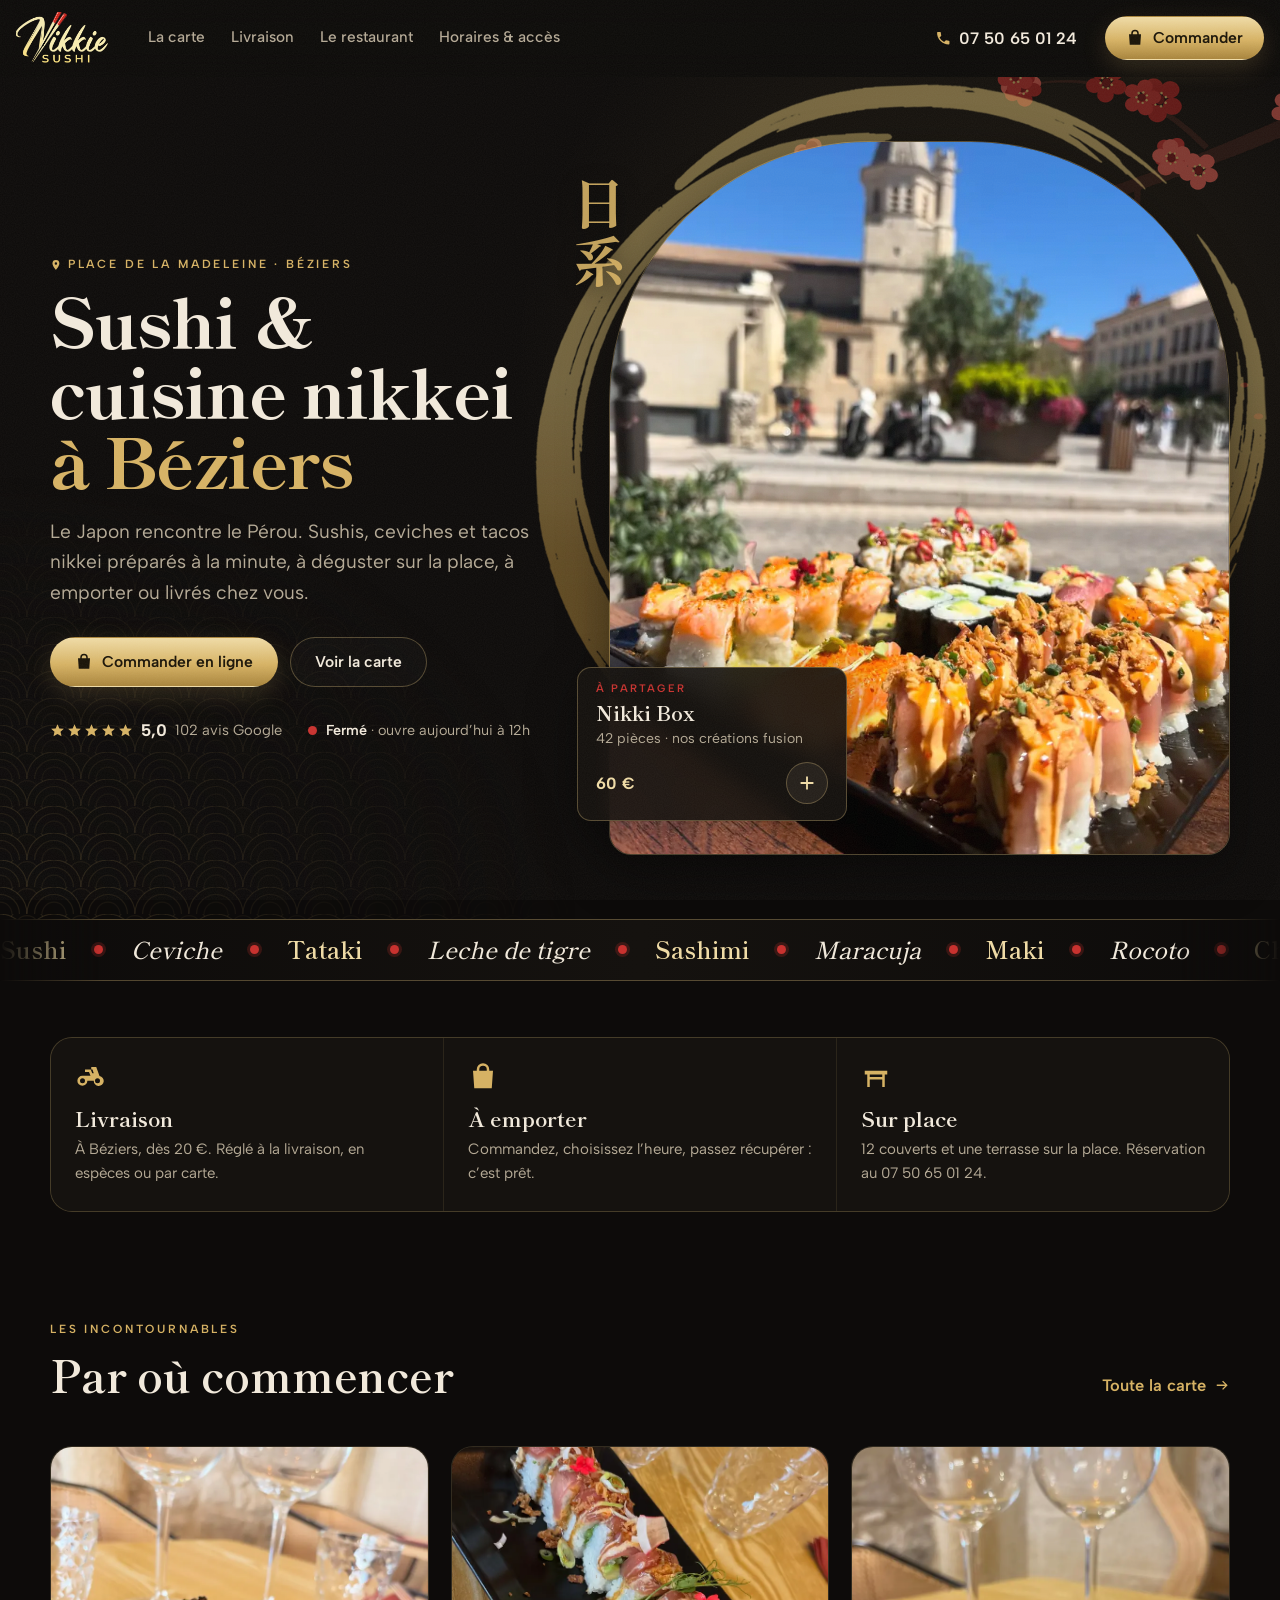
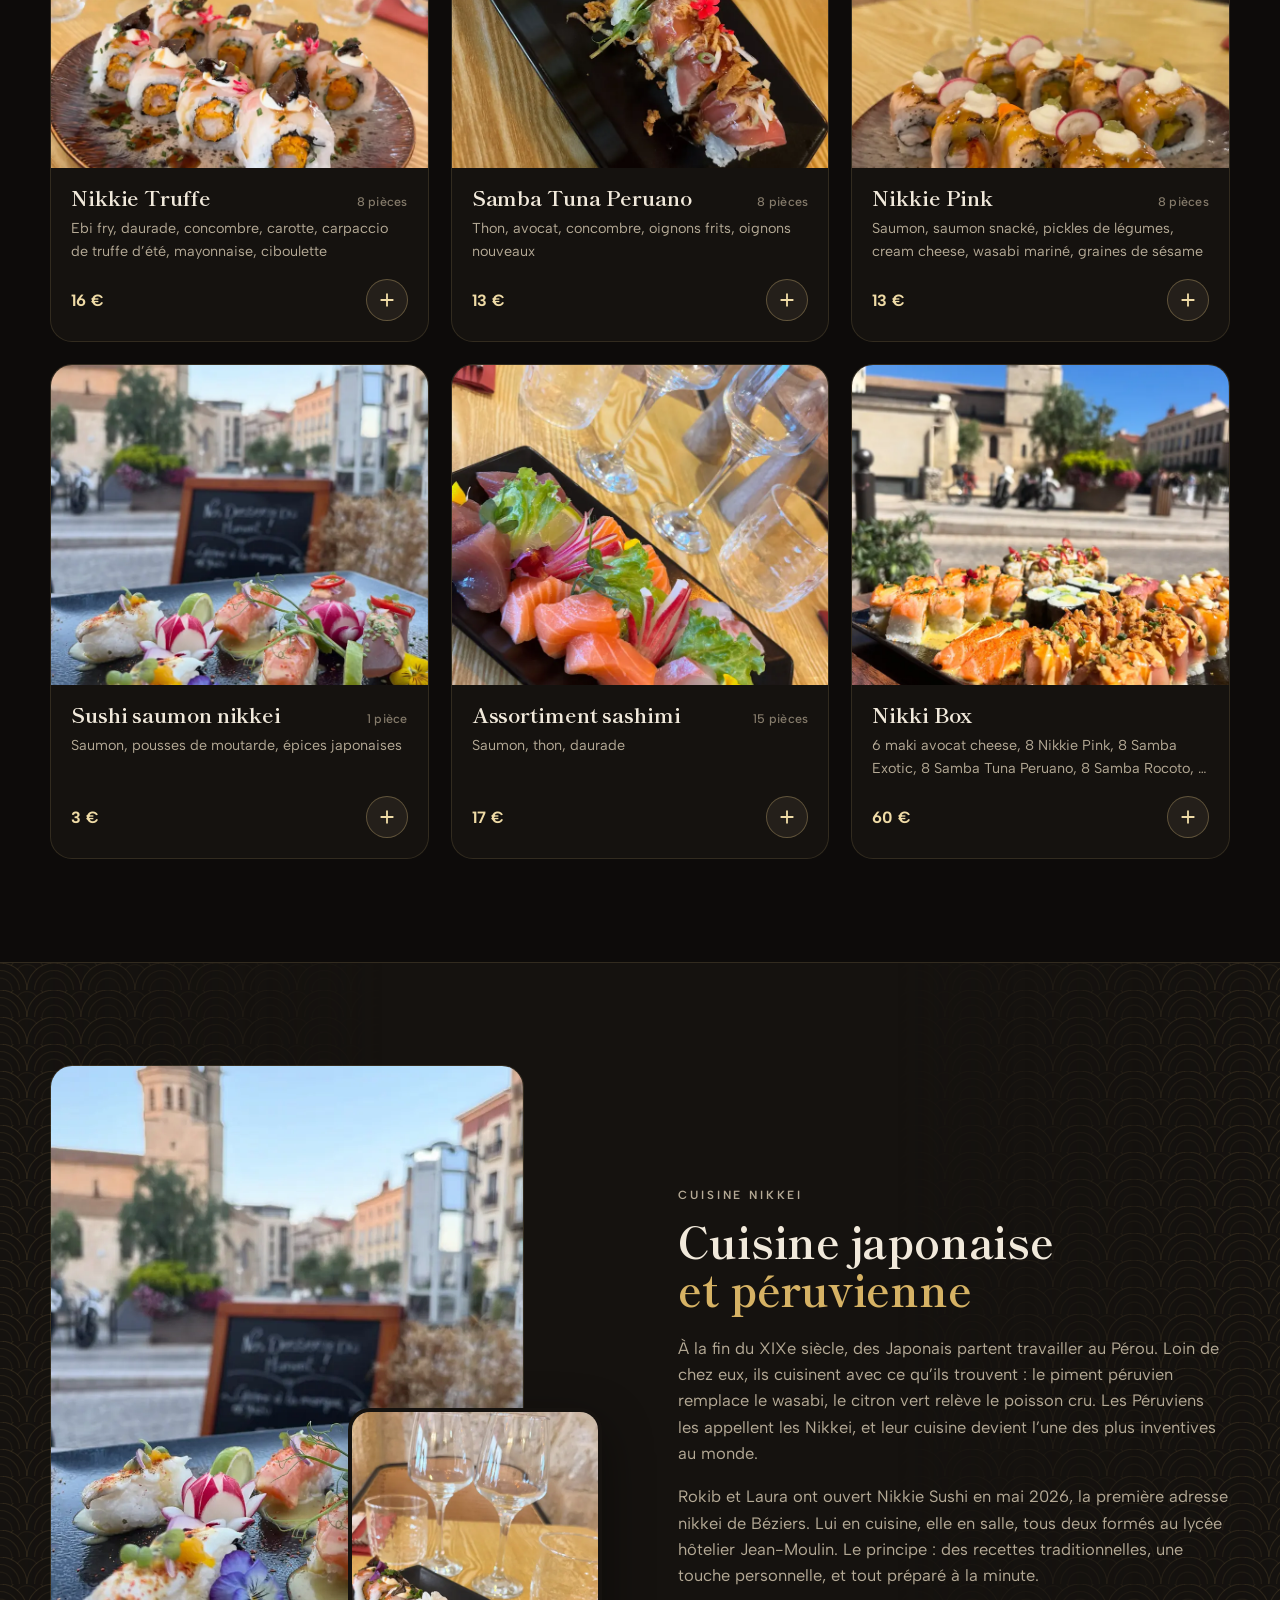
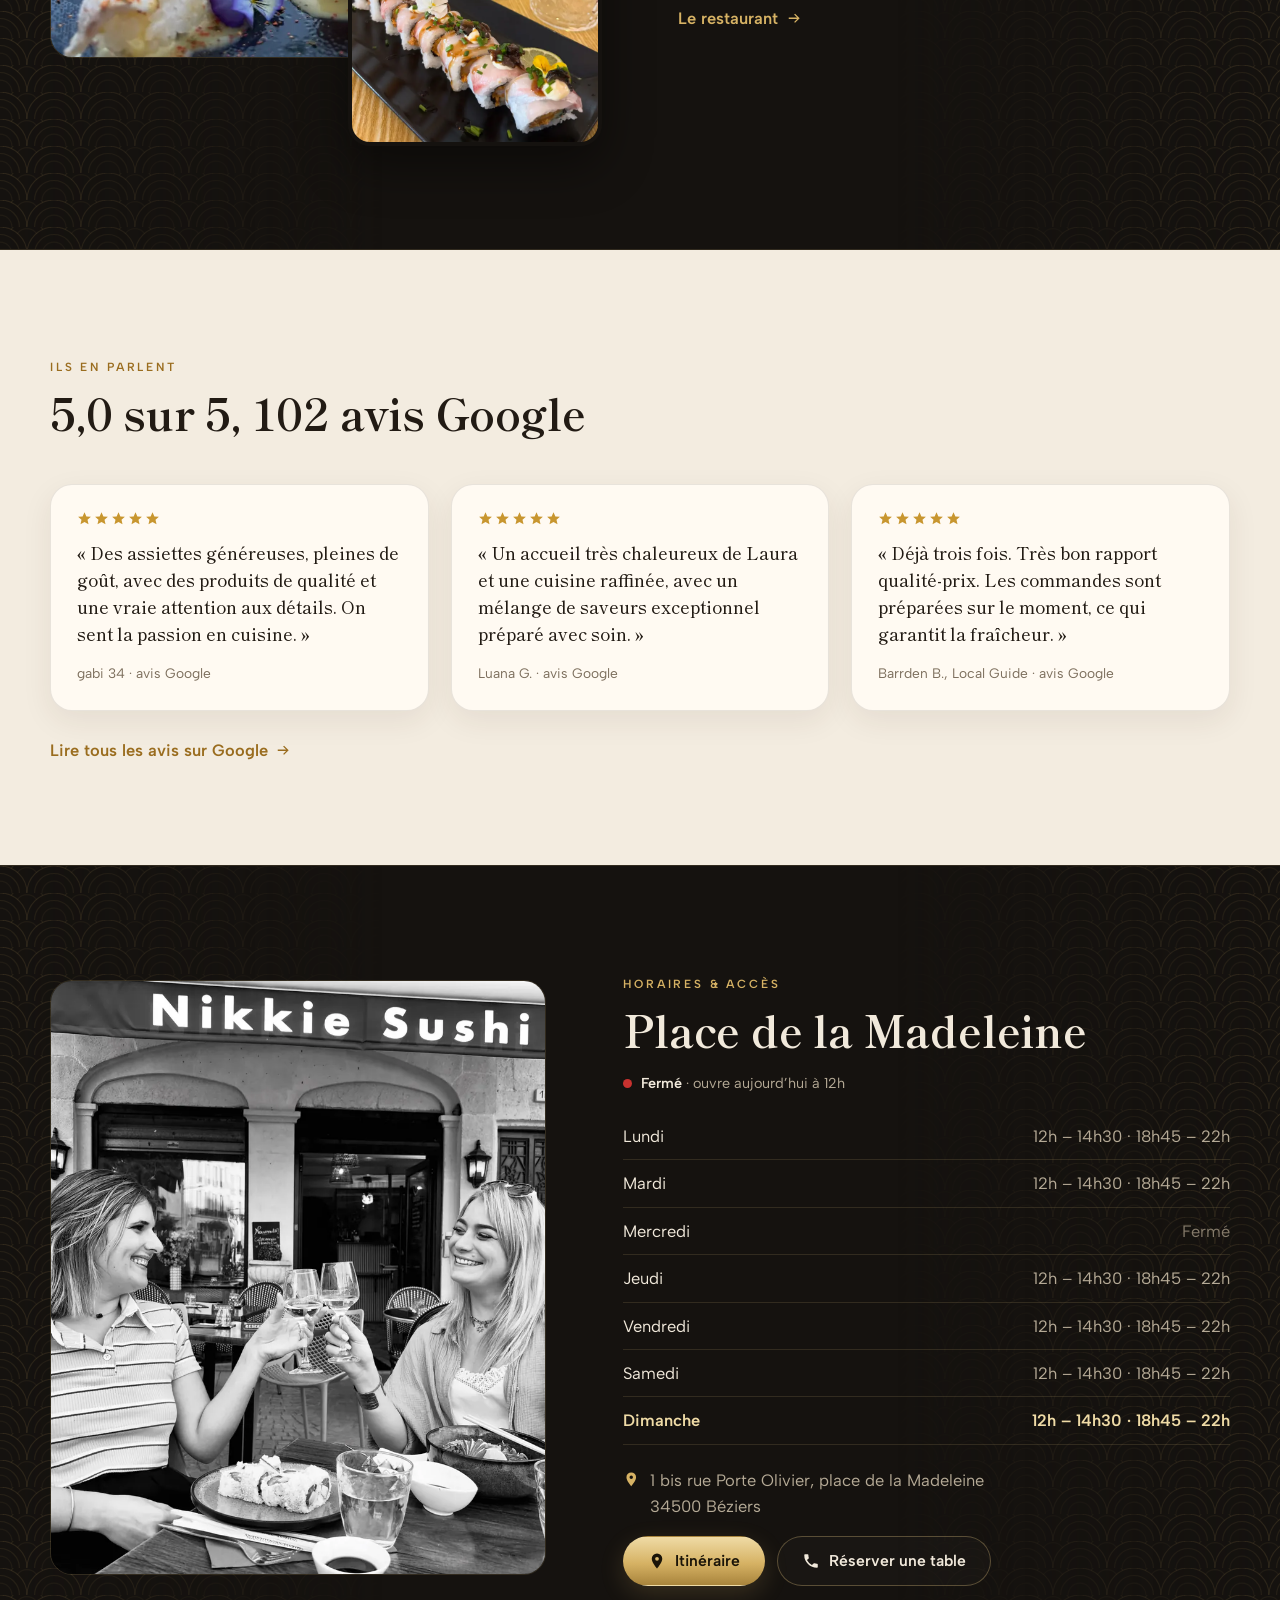
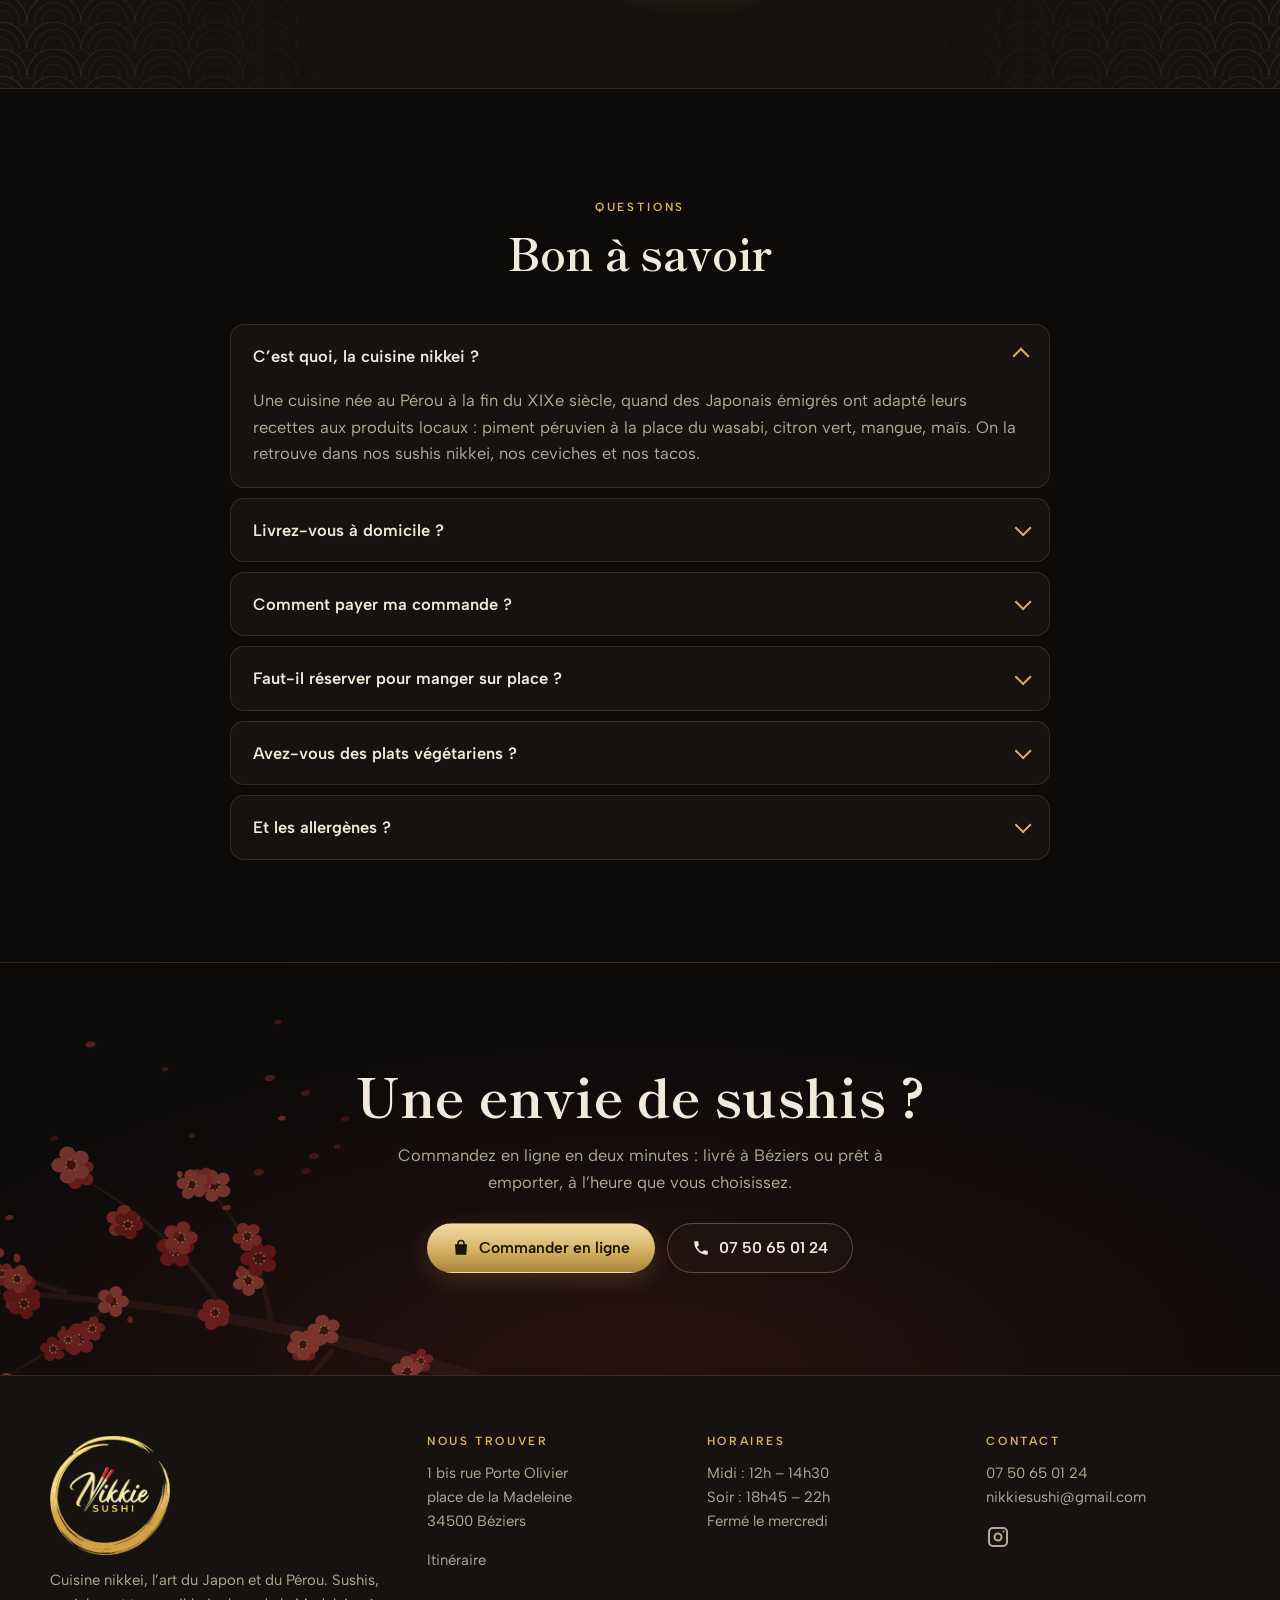
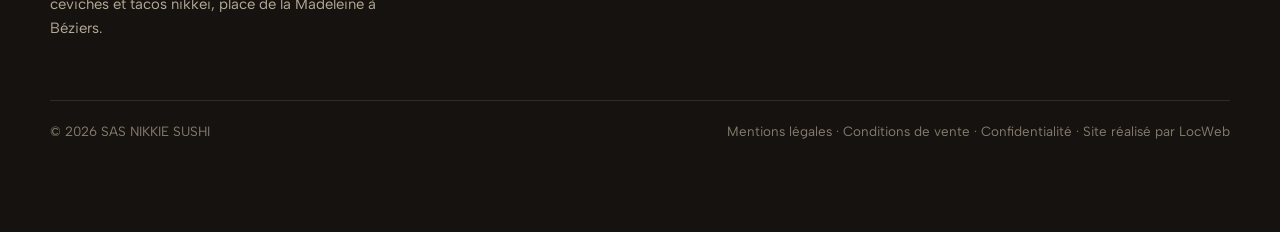
==== index.html @ 778c6502 "Mise en ligne sur www.nikkiesushi.com : build PROD, paiement sur place (especes ou carte) en attenda" ====
<!doctype html>
<html lang="fr">
<head>
<meta charset="utf-8">
<meta name="viewport" content="width=device-width,initial-scale=1,viewport-fit=cover">
<script>document.documentElement.classList.add('js')</script>
<title>Nikkie Sushi Béziers — Sushi &amp; cuisine nikkei, livraison</title>
<meta name="description" content="Sushis, ceviches et tacos nikkei place de la Madeleine à Béziers. Cuisine japonaise et péruvienne préparée à la minute. Commande en ligne, livraison et à emporter.">
<link rel="canonical" href="https://www.nikkiesushi.com/">
<meta property="og:type" content="restaurant.restaurant">
<meta property="og:locale" content="fr_FR">
<meta property="og:site_name" content="Nikkie Sushi">
<meta property="og:title" content="Nikkie Sushi Béziers — Sushi &amp; cuisine nikkei, livraison">
<meta property="og:description" content="Sushis, ceviches et tacos nikkei place de la Madeleine à Béziers. Cuisine japonaise et péruvienne préparée à la minute. Commande en ligne, livraison et à emporter.">
<meta property="og:image" content="https://www.nikkiesushi.com/photos/partage.jpg">
<meta name="twitter:card" content="summary_large_image">
<meta name="theme-color" content="#0d0b0a">
<link rel="icon" href="photos/favicon-32.png" sizes="32x32">
<link rel="apple-touch-icon" href="photos/apple-touch-icon.png">
<link rel="preconnect" href="https://fonts.googleapis.com">
<link rel="preconnect" href="https://fonts.gstatic.com" crossorigin>
<link href="https://fonts.googleapis.com/css2?family=Shippori+Mincho:wght@500;700;800&family=Albert+Sans:wght@400;500;600;700&display=swap" rel="stylesheet">
<link rel="stylesheet" href="assets/style.css?v=23">
<script type="application/ld+json">{"@context":"https://schema.org","@graph":[{"@type":"Restaurant","@id":"https://www.nikkiesushi.com/#restaurant","name":"Nikkie Sushi","alternateName":"Nikkie Sushi Béziers","description":"Restaurant de cuisine nikkei (fusion japonaise et péruvienne) place de la Madeleine à Béziers : sushis, ceviches, tacos nikkei, poke bowls. Sur place, à emporter et en livraison.","url":"https://www.nikkiesushi.com/","logo":"https://www.nikkiesushi.com/photos/logo-nikkie-sushi.png","image":["https://www.nikkiesushi.com/photos/partage.jpg","https://www.nikkiesushi.com/photos/nikki-box-terrasse-madeleine-1600.webp"],"telephone":"07 50 65 01 24","email":"nikkiesushi@gmail.com","priceRange":"20–30 €","servesCuisine":["Japonaise","Péruvienne","Nikkei","Sushi"],"acceptsReservations":"Oui, par téléphone","hasMenu":"https://www.nikkiesushi.com/carte/","address":{"@type":"PostalAddress","streetAddress":"1 bis rue Porte Olivier","addressLocality":"Béziers","postalCode":"34500","addressRegion":"Occitanie","addressCountry":"FR"},"geo":{"@type":"GeoCoordinates","latitude":43.3443014,"longitude":3.2123651},"hasMap":"https://maps.google.com/?cid=8935567473499944027","openingHoursSpecification":[{"@type":"OpeningHoursSpecification","dayOfWeek":["Monday","Tuesday","Thursday","Friday","Saturday","Sunday"],"opens":"12:00","closes":"14:30"},{"@type":"OpeningHoursSpecification","dayOfWeek":["Monday","Tuesday","Thursday","Friday","Saturday","Sunday"],"opens":"18:45","closes":"22:00"}],"sameAs":["https://www.instagram.com/nikkie_sushi/","https://www.facebook.com/profile.php?id=61575464975115","https://www.tiktok.com/@nikkie.sushi"],"potentialAction":{"@type":"OrderAction","target":"https://www.nikkiesushi.com/carte/","deliveryMethod":["http://purl.org/goodrelations/v1#DeliveryModePickUp","http://purl.org/goodrelations/v1#DeliveryModeOwnFleet"]}},{"@type":"WebSite","url":"https://www.nikkiesushi.com/","name":"Nikkie Sushi","inLanguage":"fr-FR"},{"@type":"FAQPage","mainEntity":[{"@type":"Question","name":"C’est quoi, la cuisine nikkei ?","acceptedAnswer":{"@type":"Answer","text":"Une cuisine née au Pérou à la fin du XIXe siècle, quand des Japonais émigrés ont adapté leurs recettes aux produits locaux : piment péruvien à la place du wasabi, citron vert, mangue, maïs. On la retrouve dans nos sushis nikkei, nos ceviches et nos tacos."}},{"@type":"Question","name":"Livrez-vous à domicile ?","acceptedAnswer":{"@type":"Answer","text":"Oui, à Béziers, pendant nos services du midi et du soir (sauf le lundi et le dimanche midi), à partir de 20 € de commande. Commandez en ligne, choisissez votre heure, et nous vous livrons."}},{"@type":"Question","name":"Comment payer ma commande ?","acceptedAnswer":{"@type":"Answer","text":"Sur place : en espèces ou par carte bancaire, au comptoir en récupérant votre commande ou au livreur. Votre commande part en cuisine dès que vous la validez."}},{"@type":"Question","name":"Faut-il réserver pour manger sur place ?","acceptedAnswer":{"@type":"Answer","text":"C’est conseillé : la salle compte douze couverts, plus la terrasse sur la place de la Madeleine. Les réservations se font par téléphone au 07 50 65 01 24."}},{"@type":"Question","name":"Avez-vous des plats végétariens ?","acceptedAnswer":{"@type":"Answer","text":"Oui : Veggie Box, poke veggie, california veggie, spring rolls veggie, maki avocat cheese, gyoza veggie, guacamole et edamame."}},{"@type":"Question","name":"Et les allergènes ?","acceptedAnswer":{"@type":"Answer","text":"La liste des allergènes de chaque plat est disponible au restaurant et par téléphone. N’hésitez pas à préciser une allergie dans le commentaire de votre commande."}}]}]}</script>
</head>
<body class="accueil">
<a class="evitement" href="#contenu">Aller au contenu</a>

<header class="entete" data-entete>
  <div class="entete-in">
    <a class="marque" href="./" aria-label="Nikkie Sushi, accueil"><img src="photos/logo-mot.png" alt="Nikkie Sushi" width="352" height="200"></a>
    <nav class="nav" aria-label="Navigation principale">
      <a href="carte/">La carte</a>
      <a href="livraison-sushi-beziers/">Livraison</a>
      <a href="restaurant/">Le restaurant</a>
      <a href="#infos">Horaires &amp; accès</a>
    </nav>
    <a class="entete-tel" href="tel:+33750650124"><svg viewBox="0 0 24 24" aria-hidden="true"><path d="M6.6 10.8a15.1 15.1 0 0 0 6.6 6.6l2.2-2.2a1 1 0 0 1 1-.25 11.4 11.4 0 0 0 3.6.57 1 1 0 0 1 1 1V20a1 1 0 0 1-1 1A17 17 0 0 1 3 4a1 1 0 0 1 1-1h3.5a1 1 0 0 1 1 1c0 1.25.2 2.45.57 3.6a1 1 0 0 1-.25 1z"/></svg><span>07 50 65 01 24</span></a>
    <a class="bouton bouton-or entete-cta" href="carte/"><svg viewBox="0 0 24 24" aria-hidden="true"><path d="M7 7V6a5 5 0 0 1 10 0v1h3l-1 14H5L4 7zm2 0h6V6a3 3 0 0 0-6 0z"/></svg> Commander</a>
    <button class="burger" type="button" aria-expanded="false" aria-controls="menu-mobile" aria-label="Ouvrir le menu"><span></span><span></span></button>
  </div>
  <div class="menu-mobile" id="menu-mobile" hidden>
    <a href="./">Accueil</a>
    <a href="carte/">La carte</a>
    <a href="livraison-sushi-beziers/">Livraison</a>
    <a href="restaurant/">Le restaurant</a>
    <a href="#infos">Horaires &amp; accès</a>
    <a class="bouton bouton-or" href="carte/"><svg viewBox="0 0 24 24" aria-hidden="true"><path d="M7 7V6a5 5 0 0 1 10 0v1h3l-1 14H5L4 7zm2 0h6V6a3 3 0 0 0-6 0z"/></svg> Commander en ligne</a>
    <a class="bouton bouton-ligne" href="tel:+33750650124"><svg viewBox="0 0 24 24" aria-hidden="true"><path d="M6.6 10.8a15.1 15.1 0 0 0 6.6 6.6l2.2-2.2a1 1 0 0 1 1-.25 11.4 11.4 0 0 0 3.6.57 1 1 0 0 1 1 1V20a1 1 0 0 1-1 1A17 17 0 0 1 3 4a1 1 0 0 1 1-1h3.5a1 1 0 0 1 1 1c0 1.25.2 2.45.57 3.6a1 1 0 0 1-.25 1z"/></svg> 07 50 65 01 24</a>
  </div>
</header>

<main id="contenu">


<section class="hero">
  <img class="deco deco-sakura-hero" src="photos/deco-sakura.png" alt="" aria-hidden="true" width="1100" height="760">
  <div class="cadre hero-in">
    <div class="hero-texte">
      <p class="surtitre hero-anim"><svg viewBox="0 0 24 24" aria-hidden="true"><path d="M12 2a7 7 0 0 0-7 7c0 5.2 7 13 7 13s7-7.8 7-13a7 7 0 0 0-7-7zm0 9.5A2.5 2.5 0 1 1 12 6.5a2.5 2.5 0 0 1 0 5z"/></svg> Place de la Madeleine · Béziers</p>
      <h1 class="hero-anim">Sushi &amp; cuisine nikkei <span>à Béziers</span></h1>
      <p class="hero-chapo hero-anim">Le Japon rencontre le Pérou. Sushis, ceviches et tacos nikkei préparés à la minute, à déguster sur la place, à emporter ou livrés chez vous.</p>
      <div class="actions hero-anim">
        <a class="bouton bouton-or" href="carte/"><svg viewBox="0 0 24 24" aria-hidden="true"><path d="M7 7V6a5 5 0 0 1 10 0v1h3l-1 14H5L4 7zm2 0h6V6a3 3 0 0 0-6 0z"/></svg> Commander en ligne</a>
        <a class="bouton bouton-ligne" href="carte/">Voir la carte</a>
      </div>
      <div class="hero-preuves hero-anim">
        <a class="note" href="https://maps.google.com/?cid=8935567473499944027" target="_blank" rel="noopener"><span class="etoiles"><svg viewBox="0 0 24 24" aria-hidden="true"><path d="m12 2 3 6.6 7.2.7-5.4 4.8 1.6 7.1L12 17.5l-6.4 3.7 1.6-7.1L1.8 9.3 9 8.6z"/></svg><svg viewBox="0 0 24 24" aria-hidden="true"><path d="m12 2 3 6.6 7.2.7-5.4 4.8 1.6 7.1L12 17.5l-6.4 3.7 1.6-7.1L1.8 9.3 9 8.6z"/></svg><svg viewBox="0 0 24 24" aria-hidden="true"><path d="m12 2 3 6.6 7.2.7-5.4 4.8 1.6 7.1L12 17.5l-6.4 3.7 1.6-7.1L1.8 9.3 9 8.6z"/></svg><svg viewBox="0 0 24 24" aria-hidden="true"><path d="m12 2 3 6.6 7.2.7-5.4 4.8 1.6 7.1L12 17.5l-6.4 3.7 1.6-7.1L1.8 9.3 9 8.6z"/></svg><svg viewBox="0 0 24 24" aria-hidden="true"><path d="m12 2 3 6.6 7.2.7-5.4 4.8 1.6 7.1L12 17.5l-6.4 3.7 1.6-7.1L1.8 9.3 9 8.6z"/></svg></span><b>5,0</b><span>102 avis Google</span></a>
        <p class="etat" data-etat-ouverture><i></i><span>12h – 14h30 · 18h45 – 22h · fermé le mercredi</span></p>
      </div>
    </div>
    <div class="hero-visuel hero-anim">
      <img class="deco deco-enso" src="photos/deco-enso.png" alt="" aria-hidden="true" width="900" height="891">
      <span class="kanji" aria-hidden="true">日系</span>
      <div class="hero-photo"><img src="photos/nikki-box-terrasse-madeleine-800.webp" srcset="photos/nikki-box-terrasse-madeleine-800.webp 800w, photos/nikki-box-terrasse-madeleine-1600.webp 1600w" sizes="(min-width: 900px) 42vw, 100vw" alt="La Nikki Box servie en terrasse, face à l’église de la Madeleine à Béziers" width="1600" height="2093" fetchpriority="high" decoding="async"></div>
      <div class="hero-fiche">
        <span class="hero-fiche-eti">À partager</span>
        <b>Nikki Box</b><span>42 pièces · nos créations fusion</span>
        <div><b class="prix">60&nbsp;€</b><button type="button" class="ajouter" data-ajouter="nikki-box" aria-label="Ajouter Nikki Box à la commande"><svg viewBox="0 0 24 24" aria-hidden="true"><path d="M11 5h2v6h6v2h-6v6h-2v-6H5v-2h6z"/></svg></button></div>
      </div>
    </div>
  </div>
</section>


<div class="saveurs" aria-label="Les saveurs de la cuisine nikkei">
  <div class="saveurs-in"><div><span>Sushi</span><i aria-hidden="true"></i><span>Ceviche</span><i aria-hidden="true"></i><span>Tataki</span><i aria-hidden="true"></i><span>Leche de tigre</span><i aria-hidden="true"></i><span>Sashimi</span><i aria-hidden="true"></i><span>Maracuja</span><i aria-hidden="true"></i><span>Maki</span><i aria-hidden="true"></i><span>Rocoto</span><i aria-hidden="true"></i><span>Chirashi</span><i aria-hidden="true"></i><span>Choclo</span><i aria-hidden="true"></i><span>Teriyaki</span><i aria-hidden="true"></i><span>Tacos nikkei</span><i aria-hidden="true"></i></div><div aria-hidden="true"><span>Sushi</span><i aria-hidden="true"></i><span>Ceviche</span><i aria-hidden="true"></i><span>Tataki</span><i aria-hidden="true"></i><span>Leche de tigre</span><i aria-hidden="true"></i><span>Sashimi</span><i aria-hidden="true"></i><span>Maracuja</span><i aria-hidden="true"></i><span>Maki</span><i aria-hidden="true"></i><span>Rocoto</span><i aria-hidden="true"></i><span>Chirashi</span><i aria-hidden="true"></i><span>Choclo</span><i aria-hidden="true"></i><span>Teriyaki</span><i aria-hidden="true"></i><span>Tacos nikkei</span><i aria-hidden="true"></i></div></div>
</div>

<div class="cadre">
<div class="modes">
  <a class="mode reveler" href="livraison-sushi-beziers/"><svg viewBox="0 0 24 24" aria-hidden="true"><path d="M14 4h3l2.6 7.2A4 4 0 1 1 15 15H9.9A4 4 0 1 1 6 11h6.4l-1.2-3H8V6h4.6l1.2 3H15l-1-3h-1V4zM6 13a2 2 0 1 0 0 4 2 2 0 0 0 0-4zm12 0a2 2 0 1 0 0 4 2 2 0 0 0 0-4z"/></svg><b>Livraison</b><span>À Béziers, dès 20 €. Réglé à la livraison, en espèces ou par carte.</span></a>
  <a class="mode reveler" href="carte/"><svg viewBox="0 0 24 24" aria-hidden="true"><path d="M7 7V6a5 5 0 0 1 10 0v1h3l-1 14H5L4 7zm2 0h6V6a3 3 0 0 0-6 0z"/></svg><b>À emporter</b><span>Commandez, choisissez l’heure, passez récupérer : c’est prêt.</span></a>
  <a class="mode reveler" href="restaurant/"><svg viewBox="0 0 24 24" aria-hidden="true"><path d="M3 7h18v3h-2v10h-2v-6H7v6H5V10H3zm4 5h10v-2H7z"/></svg><b>Sur place</b><span>12 couverts et une terrasse sur la place. Réservation au 07 50 65 01 24.</span></a>
</div></div>

<section class="section">
  <div class="cadre">
    <div class="tete-section tete-ligne reveler">
      <div><p class="surtitre">Les incontournables</p><h2>Par où commencer</h2></div>
      <a class="lien-fleche" href="carte/">Toute la carte <svg viewBox="0 0 24 24" aria-hidden="true"><path d="M13.2 5.3 19.9 12l-6.7 6.7-1.4-1.4 4.3-4.3H4v-2h12.1l-4.3-4.3z"/></svg></a>
    </div>
    <div class="vedettes">
  <article class="vedette reveler">
    <div class="vedette-photo"><img src="photos/nikkie-truffe-800.webp" srcset="photos/nikkie-truffe-800.webp 800w, photos/nikkie-truffe-1600.webp 1600w" sizes="(min-width: 1100px) 360px, (min-width: 700px) 45vw, 90vw" alt="Nikkie Truffe, Nikkie Sushi Béziers" width="1600" height="1966" loading="lazy" decoding="async"></div>
    <div class="vedette-corps">
      <div class="vedette-haut"><h3>Nikkie Truffe</h3><span class="portion">8 pièces</span></div>
      <p>Ebi fry, daurade, concombre, carotte, carpaccio de truffe d’été, mayonnaise, ciboulette</p>
      <div class="vedette-bas"><b class="prix">16&nbsp;€</b><button type="button" class="ajouter" data-ajouter="nikkie-truffe" aria-label="Ajouter Nikkie Truffe à la commande"><svg viewBox="0 0 24 24" aria-hidden="true"><path d="M11 5h2v6h6v2h-6v6h-2v-6H5v-2h6z"/></svg></button></div>
    </div>
  </article>
  <article class="vedette reveler">
    <div class="vedette-photo"><img src="photos/samba-tuna-peruano-800.webp" srcset="photos/samba-tuna-peruano-800.webp 800w, photos/samba-tuna-peruano-1600.webp 1600w" sizes="(min-width: 1100px) 360px, (min-width: 700px) 45vw, 90vw" alt="Samba Tuna Peruano, Nikkie Sushi Béziers" width="1600" height="2133" loading="lazy" decoding="async"></div>
    <div class="vedette-corps">
      <div class="vedette-haut"><h3>Samba Tuna Peruano</h3><span class="portion">8 pièces</span></div>
      <p>Thon, avocat, concombre, oignons frits, oignons nouveaux</p>
      <div class="vedette-bas"><b class="prix">13&nbsp;€</b><button type="button" class="ajouter" data-ajouter="samba-tuna-peruano" aria-label="Ajouter Samba Tuna Peruano à la commande"><svg viewBox="0 0 24 24" aria-hidden="true"><path d="M11 5h2v6h6v2h-6v6h-2v-6H5v-2h6z"/></svg></button></div>
    </div>
  </article>
  <article class="vedette reveler">
    <div class="vedette-photo"><img src="photos/nikkie-pink-800.webp" srcset="photos/nikkie-pink-800.webp 800w, photos/nikkie-pink-1600.webp 1600w" sizes="(min-width: 1100px) 360px, (min-width: 700px) 45vw, 90vw" alt="Nikkie Pink, Nikkie Sushi Béziers" width="1600" height="2133" loading="lazy" decoding="async"></div>
    <div class="vedette-corps">
      <div class="vedette-haut"><h3>Nikkie Pink</h3><span class="portion">8 pièces</span></div>
      <p>Saumon, saumon snacké, pickles de légumes, cream cheese, wasabi mariné, graines de sésame</p>
      <div class="vedette-bas"><b class="prix">13&nbsp;€</b><button type="button" class="ajouter" data-ajouter="nikkie-pink" aria-label="Ajouter Nikkie Pink à la commande"><svg viewBox="0 0 24 24" aria-hidden="true"><path d="M11 5h2v6h6v2h-6v6h-2v-6H5v-2h6z"/></svg></button></div>
    </div>
  </article>
  <article class="vedette reveler">
    <div class="vedette-photo"><img src="photos/sushi-nikkei-saumon-thon-daurade-800.webp" srcset="photos/sushi-nikkei-saumon-thon-daurade-800.webp 800w, photos/sushi-nikkei-saumon-thon-daurade-1600.webp 1600w" sizes="(min-width: 1100px) 360px, (min-width: 700px) 45vw, 90vw" alt="Sushi saumon nikkei, Nikkie Sushi Béziers" width="1600" height="2119" loading="lazy" decoding="async"></div>
    <div class="vedette-corps">
      <div class="vedette-haut"><h3>Sushi saumon nikkei</h3><span class="portion">1 pièce</span></div>
      <p>Saumon, pousses de moutarde, épices japonaises</p>
      <div class="vedette-bas"><b class="prix">3&nbsp;€</b><button type="button" class="ajouter" data-ajouter="sushi-saumon-nikkei" aria-label="Ajouter Sushi saumon nikkei à la commande"><svg viewBox="0 0 24 24" aria-hidden="true"><path d="M11 5h2v6h6v2h-6v6h-2v-6H5v-2h6z"/></svg></button></div>
    </div>
  </article>
  <article class="vedette reveler">
    <div class="vedette-photo"><img src="photos/assortiment-sashimi-800.webp" srcset="photos/assortiment-sashimi-800.webp 800w, photos/assortiment-sashimi-1600.webp 1600w" sizes="(min-width: 1100px) 360px, (min-width: 700px) 45vw, 90vw" alt="Assortiment sashimi, Nikkie Sushi Béziers" width="1600" height="2133" loading="lazy" decoding="async"></div>
    <div class="vedette-corps">
      <div class="vedette-haut"><h3>Assortiment sashimi</h3><span class="portion">15 pièces</span></div>
      <p>Saumon, thon, daurade</p>
      <div class="vedette-bas"><b class="prix">17&nbsp;€</b><button type="button" class="ajouter" data-ajouter="sashimi-assortiment" aria-label="Ajouter Assortiment sashimi à la commande"><svg viewBox="0 0 24 24" aria-hidden="true"><path d="M11 5h2v6h6v2h-6v6h-2v-6H5v-2h6z"/></svg></button></div>
    </div>
  </article>
  <article class="vedette reveler">
    <div class="vedette-photo"><img src="photos/nikki-box-terrasse-madeleine-800.webp" srcset="photos/nikki-box-terrasse-madeleine-800.webp 800w, photos/nikki-box-terrasse-madeleine-1600.webp 1600w" sizes="(min-width: 1100px) 360px, (min-width: 700px) 45vw, 90vw" alt="Nikki Box, Nikkie Sushi Béziers" width="1600" height="2093" loading="lazy" decoding="async"></div>
    <div class="vedette-corps">
      <div class="vedette-haut"><h3>Nikki Box</h3></div>
      <p>6 maki avocat cheese, 8 Nikkie Pink, 8 Samba Exotic, 8 Samba Tuna Peruano, 8 Samba Rocoto, 2 sushi saumon nikkei, 2 sushi thon nikkei</p>
      <div class="vedette-bas"><b class="prix">60&nbsp;€</b><button type="button" class="ajouter" data-ajouter="nikki-box" aria-label="Ajouter Nikki Box à la commande"><svg viewBox="0 0 24 24" aria-hidden="true"><path d="M11 5h2v6h6v2h-6v6h-2v-6H5v-2h6z"/></svg></button></div>
    </div>
  </article></div>
  </div>
</section>

<section class="section section-encre">
  <div class="cadre histoire">
    <div class="histoire-photos reveler">
      <figure class="histoire-a"><img src="photos/sushi-nikkei-saumon-thon-daurade-800.webp" srcset="photos/sushi-nikkei-saumon-thon-daurade-800.webp 800w, photos/sushi-nikkei-saumon-thon-daurade-1600.webp 1600w" sizes="(min-width: 900px) 30vw, 70vw" alt="Sushis nikkei saumon, thon et daurade en terrasse" width="1600" height="2119" loading="lazy" decoding="async"></figure>
      <figure class="histoire-b"><img src="photos/nikkie-truffe-ardoise-800.webp" srcset="photos/nikkie-truffe-ardoise-800.webp 800w, photos/nikkie-truffe-ardoise-1600.webp 1600w" sizes="(min-width: 900px) 22vw, 50vw" alt="Nikkie Truffe dressés sur ardoise" width="1600" height="1849" loading="lazy" decoding="async"></figure>
    </div>
    <div class="histoire-texte reveler">
      <p class="surtitre">Cuisine nikkei</p>
      <h2>Cuisine japonaise <em>et péruvienne</em></h2>
      <p>À la fin du XIXe siècle, des Japonais partent travailler au Pérou. Loin de chez eux, ils cuisinent avec ce qu’ils trouvent : le piment péruvien remplace le wasabi, le citron vert relève le poisson cru. Les Péruviens les appellent les Nikkei, et leur cuisine devient l’une des plus inventives au monde.</p>
      <p>Rokib et Laura ont ouvert Nikkie Sushi en mai 2026, la première adresse nikkei de Béziers. Lui en cuisine, elle en salle, tous deux formés au lycée hôtelier Jean-Moulin. Le principe : des recettes traditionnelles, une touche personnelle, et tout préparé à la minute.</p>
      <a class="lien-fleche" href="restaurant/">Le restaurant <svg viewBox="0 0 24 24" aria-hidden="true"><path d="M13.2 5.3 19.9 12l-6.7 6.7-1.4-1.4 4.3-4.3H4v-2h12.1l-4.3-4.3z"/></svg></a>
    </div>
  </div>
</section>

<section class="section section-papier">
  <div class="cadre">
    <div class="tete-section reveler"><p class="surtitre">Ils en parlent</p><h2>5,0 sur 5, 102 avis Google</h2></div>
    <div class="avis">
      <figure class="avis-carte reveler"><span class="etoiles" aria-label="5 étoiles sur 5"><svg viewBox="0 0 24 24" aria-hidden="true"><path d="m12 2 3 6.6 7.2.7-5.4 4.8 1.6 7.1L12 17.5l-6.4 3.7 1.6-7.1L1.8 9.3 9 8.6z"/></svg><svg viewBox="0 0 24 24" aria-hidden="true"><path d="m12 2 3 6.6 7.2.7-5.4 4.8 1.6 7.1L12 17.5l-6.4 3.7 1.6-7.1L1.8 9.3 9 8.6z"/></svg><svg viewBox="0 0 24 24" aria-hidden="true"><path d="m12 2 3 6.6 7.2.7-5.4 4.8 1.6 7.1L12 17.5l-6.4 3.7 1.6-7.1L1.8 9.3 9 8.6z"/></svg><svg viewBox="0 0 24 24" aria-hidden="true"><path d="m12 2 3 6.6 7.2.7-5.4 4.8 1.6 7.1L12 17.5l-6.4 3.7 1.6-7.1L1.8 9.3 9 8.6z"/></svg><svg viewBox="0 0 24 24" aria-hidden="true"><path d="m12 2 3 6.6 7.2.7-5.4 4.8 1.6 7.1L12 17.5l-6.4 3.7 1.6-7.1L1.8 9.3 9 8.6z"/></svg></span><blockquote>« Des assiettes généreuses, pleines de goût, avec des produits de qualité et une vraie attention aux détails. On sent la passion en cuisine. »</blockquote><figcaption>gabi 34 · avis Google</figcaption></figure>
      <figure class="avis-carte reveler"><span class="etoiles" aria-label="5 étoiles sur 5"><svg viewBox="0 0 24 24" aria-hidden="true"><path d="m12 2 3 6.6 7.2.7-5.4 4.8 1.6 7.1L12 17.5l-6.4 3.7 1.6-7.1L1.8 9.3 9 8.6z"/></svg><svg viewBox="0 0 24 24" aria-hidden="true"><path d="m12 2 3 6.6 7.2.7-5.4 4.8 1.6 7.1L12 17.5l-6.4 3.7 1.6-7.1L1.8 9.3 9 8.6z"/></svg><svg viewBox="0 0 24 24" aria-hidden="true"><path d="m12 2 3 6.6 7.2.7-5.4 4.8 1.6 7.1L12 17.5l-6.4 3.7 1.6-7.1L1.8 9.3 9 8.6z"/></svg><svg viewBox="0 0 24 24" aria-hidden="true"><path d="m12 2 3 6.6 7.2.7-5.4 4.8 1.6 7.1L12 17.5l-6.4 3.7 1.6-7.1L1.8 9.3 9 8.6z"/></svg><svg viewBox="0 0 24 24" aria-hidden="true"><path d="m12 2 3 6.6 7.2.7-5.4 4.8 1.6 7.1L12 17.5l-6.4 3.7 1.6-7.1L1.8 9.3 9 8.6z"/></svg></span><blockquote>« Un accueil très chaleureux de Laura et une cuisine raffinée, avec un mélange de saveurs exceptionnel préparé avec soin. »</blockquote><figcaption>Luana G. · avis Google</figcaption></figure>
      <figure class="avis-carte reveler"><span class="etoiles" aria-label="5 étoiles sur 5"><svg viewBox="0 0 24 24" aria-hidden="true"><path d="m12 2 3 6.6 7.2.7-5.4 4.8 1.6 7.1L12 17.5l-6.4 3.7 1.6-7.1L1.8 9.3 9 8.6z"/></svg><svg viewBox="0 0 24 24" aria-hidden="true"><path d="m12 2 3 6.6 7.2.7-5.4 4.8 1.6 7.1L12 17.5l-6.4 3.7 1.6-7.1L1.8 9.3 9 8.6z"/></svg><svg viewBox="0 0 24 24" aria-hidden="true"><path d="m12 2 3 6.6 7.2.7-5.4 4.8 1.6 7.1L12 17.5l-6.4 3.7 1.6-7.1L1.8 9.3 9 8.6z"/></svg><svg viewBox="0 0 24 24" aria-hidden="true"><path d="m12 2 3 6.6 7.2.7-5.4 4.8 1.6 7.1L12 17.5l-6.4 3.7 1.6-7.1L1.8 9.3 9 8.6z"/></svg><svg viewBox="0 0 24 24" aria-hidden="true"><path d="m12 2 3 6.6 7.2.7-5.4 4.8 1.6 7.1L12 17.5l-6.4 3.7 1.6-7.1L1.8 9.3 9 8.6z"/></svg></span><blockquote>« Déjà trois fois. Très bon rapport qualité-prix. Les commandes sont préparées sur le moment, ce qui garantit la fraîcheur. »</blockquote><figcaption>Barrden B., Local Guide · avis Google</figcaption></figure>
    </div>
    <p class="avis-lien reveler"><a class="lien-fleche" href="https://maps.google.com/?cid=8935567473499944027" target="_blank" rel="noopener">Lire tous les avis sur Google <svg viewBox="0 0 24 24" aria-hidden="true"><path d="M13.2 5.3 19.9 12l-6.7 6.7-1.4-1.4 4.3-4.3H4v-2h12.1l-4.3-4.3z"/></svg></a></p>
  </div>
</section>

<section class="section section-encre" id="infos">
  <div class="cadre infos">
    <figure class="infos-photo reveler"><img src="photos/terrasse-nikkie-sushi-beziers-800.webp" srcset="photos/terrasse-nikkie-sushi-beziers-800.webp 800w, photos/terrasse-nikkie-sushi-beziers-1600.webp 1600w" sizes="(min-width: 900px) 40vw, 100vw" alt="Terrasse de Nikkie Sushi, place de la Madeleine à Béziers" width="1600" height="1923" loading="lazy" decoding="async"></figure>
    <div class="infos-texte reveler">
      <p class="surtitre">Horaires &amp; accès</p>
      <h2>Place de la Madeleine</h2>
      <p class="etat" data-etat-ouverture><i></i><span>12h – 14h30 · 18h45 – 22h · fermé le mercredi</span></p>
      
  <table class="horaires" data-horaires>
    <caption class="sr">Horaires d’ouverture</caption>
    <tbody><tr data-jour="1"><th scope="row">Lundi</th><td>12h – 14h30 · 18h45 – 22h</td></tr><tr data-jour="2"><th scope="row">Mardi</th><td>12h – 14h30 · 18h45 – 22h</td></tr><tr data-jour="3"><th scope="row">Mercredi</th><td class="ferme">Fermé</td></tr><tr data-jour="4"><th scope="row">Jeudi</th><td>12h – 14h30 · 18h45 – 22h</td></tr><tr data-jour="5"><th scope="row">Vendredi</th><td>12h – 14h30 · 18h45 – 22h</td></tr><tr data-jour="6"><th scope="row">Samedi</th><td>12h – 14h30 · 18h45 – 22h</td></tr><tr data-jour="0"><th scope="row">Dimanche</th><td>12h – 14h30 · 18h45 – 22h</td></tr></tbody>
  </table>
      <p class="infos-adresse"><svg viewBox="0 0 24 24" aria-hidden="true"><path d="M12 2a7 7 0 0 0-7 7c0 5.2 7 13 7 13s7-7.8 7-13a7 7 0 0 0-7-7zm0 9.5A2.5 2.5 0 1 1 12 6.5a2.5 2.5 0 0 1 0 5z"/></svg><span>1 bis rue Porte Olivier, place de la Madeleine<br>34500 Béziers</span></p>
      <div class="actions"><a class="bouton bouton-or" href="https://maps.google.com/?cid=8935567473499944027" target="_blank" rel="noopener"><svg viewBox="0 0 24 24" aria-hidden="true"><path d="M12 2a7 7 0 0 0-7 7c0 5.2 7 13 7 13s7-7.8 7-13a7 7 0 0 0-7-7zm0 9.5A2.5 2.5 0 1 1 12 6.5a2.5 2.5 0 0 1 0 5z"/></svg> Itinéraire</a><a class="bouton bouton-ligne" href="tel:+33750650124"><svg viewBox="0 0 24 24" aria-hidden="true"><path d="M6.6 10.8a15.1 15.1 0 0 0 6.6 6.6l2.2-2.2a1 1 0 0 1 1-.25 11.4 11.4 0 0 0 3.6.57 1 1 0 0 1 1 1V20a1 1 0 0 1-1 1A17 17 0 0 1 3 4a1 1 0 0 1 1-1h3.5a1 1 0 0 1 1 1c0 1.25.2 2.45.57 3.6a1 1 0 0 1-.25 1z"/></svg> Réserver une table</a></div>
    </div>
  </div>
</section>

<section class="section">
  <div class="cadre etroit">
    <div class="tete-section tete-centree reveler"><p class="surtitre">Questions</p><h2>Bon à savoir</h2></div>
    <div class="faq">
  <details class="reveler" open><summary><span>C’est quoi, la cuisine nikkei ?</span><i aria-hidden="true"></i></summary><p>Une cuisine née au Pérou à la fin du XIXe siècle, quand des Japonais émigrés ont adapté leurs recettes aux produits locaux : piment péruvien à la place du wasabi, citron vert, mangue, maïs. On la retrouve dans nos sushis nikkei, nos ceviches et nos tacos.</p></details>
  <details class="reveler"><summary><span>Livrez-vous à domicile ?</span><i aria-hidden="true"></i></summary><p>Oui, à Béziers, pendant nos services du midi et du soir (sauf le lundi et le dimanche midi), à partir de 20 € de commande. Commandez en ligne, choisissez votre heure, et nous vous livrons.</p></details>
  <details class="reveler"><summary><span>Comment payer ma commande ?</span><i aria-hidden="true"></i></summary><p>Sur place : en espèces ou par carte bancaire, au comptoir en récupérant votre commande ou au livreur. Votre commande part en cuisine dès que vous la validez.</p></details>
  <details class="reveler"><summary><span>Faut-il réserver pour manger sur place ?</span><i aria-hidden="true"></i></summary><p>C’est conseillé : la salle compte douze couverts, plus la terrasse sur la place de la Madeleine. Les réservations se font par téléphone au 07 50 65 01 24.</p></details>
  <details class="reveler"><summary><span>Avez-vous des plats végétariens ?</span><i aria-hidden="true"></i></summary><p>Oui : Veggie Box, poke veggie, california veggie, spring rolls veggie, maki avocat cheese, gyoza veggie, guacamole et edamame.</p></details>
  <details class="reveler"><summary><span>Et les allergènes ?</span><i aria-hidden="true"></i></summary><p>La liste des allergènes de chaque plat est disponible au restaurant et par téléphone. N’hésitez pas à préciser une allergie dans le commentaire de votre commande.</p></details></div>
  </div>
</section>

<section class="appel">
  <img class="deco deco-sakura-appel" src="photos/deco-sakura.png" alt="" aria-hidden="true" width="1100" height="760" loading="lazy">
  <div class="cadre appel-in reveler">
    <h2>Une envie de sushis ?</h2>
    <p>Commandez en ligne en deux minutes : livré à Béziers ou prêt à emporter, à l’heure que vous choisissez.</p>
    <div class="actions"><a class="bouton bouton-or" href="carte/"><svg viewBox="0 0 24 24" aria-hidden="true"><path d="M7 7V6a5 5 0 0 1 10 0v1h3l-1 14H5L4 7zm2 0h6V6a3 3 0 0 0-6 0z"/></svg> Commander en ligne</a><a class="bouton bouton-ligne" href="tel:+33750650124"><svg viewBox="0 0 24 24" aria-hidden="true"><path d="M6.6 10.8a15.1 15.1 0 0 0 6.6 6.6l2.2-2.2a1 1 0 0 1 1-.25 11.4 11.4 0 0 0 3.6.57 1 1 0 0 1 1 1V20a1 1 0 0 1-1 1A17 17 0 0 1 3 4a1 1 0 0 1 1-1h3.5a1 1 0 0 1 1 1c0 1.25.2 2.45.57 3.6a1 1 0 0 1-.25 1z"/></svg> 07 50 65 01 24</a></div>
  </div>
</section>
</main>

<footer class="pied">
  <div class="cadre pied-haut">
    <div class="pied-marque">
      <img src="photos/logo-nikkie-sushi.png" alt="Nikkie Sushi" width="520" height="515" loading="lazy">
      <p>Cuisine nikkei, l’art du Japon et du Pérou. Sushis, ceviches et tacos nikkei, place de la Madeleine à Béziers.</p>
    </div>
    <div>
      <h2 class="pied-titre">Nous trouver</h2>
      <p>1 bis rue Porte Olivier<br>place de la Madeleine<br>34500 Béziers</p>
      <p><a href="https://maps.google.com/?cid=8935567473499944027" target="_blank" rel="noopener">Itinéraire</a></p>
    </div>
    <div>
      <h2 class="pied-titre">Horaires</h2>
      <p>Midi : 12h – 14h30<br>Soir : 18h45 – 22h<br>Fermé le mercredi</p>
    </div>
    <div>
      <h2 class="pied-titre">Contact</h2>
      <p><a href="tel:+33750650124">07 50 65 01 24</a><br><a href="mailto:nikkiesushi@gmail.com">nikkiesushi@gmail.com</a></p>
      <p class="pied-reseaux"><a href="https://www.instagram.com/nikkie_sushi/" target="_blank" rel="noopener" aria-label="Instagram"><svg viewBox="0 0 24 24" aria-hidden="true"><path d="M7 2h10a5 5 0 0 1 5 5v10a5 5 0 0 1-5 5H7a5 5 0 0 1-5-5V7a5 5 0 0 1 5-5zm0 2a3 3 0 0 0-3 3v10a3 3 0 0 0 3 3h10a3 3 0 0 0 3-3V7a3 3 0 0 0-3-3zm5 3.5a4.5 4.5 0 1 1 0 9 4.5 4.5 0 0 1 0-9zm0 2a2.5 2.5 0 1 0 0 5 2.5 2.5 0 0 0 0-5zM17.5 5.5a1 1 0 1 1 0 2 1 1 0 0 1 0-2z"/></svg></a></p>
    </div>
  </div>
  <div class="cadre pied-bas">
    <span>© 2026 SAS NIKKIE SUSHI</span>
    <span><a href="mentions-legales/">Mentions légales</a> · <a href="cgv/">Conditions de vente</a> · <a href="confidentialite/">Confidentialité</a> · Site réalisé par <a href="https://locweb.fr" target="_blank" rel="noopener">LocWeb</a></span>
  </div>
</footer>

<nav class="barre-mobile" aria-label="Actions rapides" data-barre>
  <a href="tel:+33750650124"><svg viewBox="0 0 24 24" aria-hidden="true"><path d="M6.6 10.8a15.1 15.1 0 0 0 6.6 6.6l2.2-2.2a1 1 0 0 1 1-.25 11.4 11.4 0 0 0 3.6.57 1 1 0 0 1 1 1V20a1 1 0 0 1-1 1A17 17 0 0 1 3 4a1 1 0 0 1 1-1h3.5a1 1 0 0 1 1 1c0 1.25.2 2.45.57 3.6a1 1 0 0 1-.25 1z"/></svg><span>Appeler</span></a>
  <a href="carte/" class="barre-commander"><svg viewBox="0 0 24 24" aria-hidden="true"><path d="M7 7V6a5 5 0 0 1 10 0v1h3l-1 14H5L4 7zm2 0h6V6a3 3 0 0 0-6 0z"/></svg><span>Commander</span></a>
</nav>
<button class="barre-panier" type="button" data-ouvrir-panier hidden><span class="barre-panier-n" data-panier-n>0</span><span>Voir ma commande</span><b data-panier-total>0 €</b></button>

<div class="panier-voile" data-panier-voile hidden></div>
<aside class="panier" id="panier" aria-label="Votre commande" aria-hidden="true" data-panier>
  <div class="panier-tete">
    <button type="button" class="panier-retour" data-panier-retour aria-label="Étape précédente" hidden><svg viewBox="0 0 24 24" aria-hidden="true"><path d="M13.2 5.3 19.9 12l-6.7 6.7-1.4-1.4 4.3-4.3H4v-2h12.1l-4.3-4.3z"/></svg></button>
    <h2 data-panier-titre>Votre commande</h2>
    <button type="button" class="panier-fermer" data-fermer-panier aria-label="Fermer">×</button>
  </div>
  <div class="panier-etat" data-panier-etat hidden></div>
  <div class="panier-corps" data-panier-corps></div>
  <div class="panier-pied" data-panier-pied></div>
</aside>
<div class="choix-voile" data-choix hidden></div>
<p class="toast" role="status" aria-live="polite" data-toast></p>

<script>
  window.LOCWEB_CONFIG = {
    supabaseUrl: 'https://ibqawtgnucakzdldnitj.supabase.co',
    supabaseAnonKey: 'sb_publishable_rpLrUo4Cqnfl8zSohDqO0A_Q5Vkj2Hk',
    clientId: '',
    ga4Id: ''
  };
  window.NIKKIE = {"racine":"","horaires":[[[720,870],[1125,1320]],[[720,870],[1125,1320]],[[720,870],[1125,1320]],[],[[720,870],[1125,1320]],[[720,870],[1125,1320]],[[720,870],[1125,1320]]],"paiement":"sur_place","livraison":{"minimum":20,"frais":0,"codesPostaux":["34500"],"delaiMin":45,"joursSans":[1],"servicesSans":[[0,"midi"]]},"retrait":{"delaiMin":45},"ouvertureCommandes":600,"pas":15,"apercuToujoursOuvert":false};
</script>
<script src="mesure.js" defer></script>
<script src="assets/site.js?v=23" defer></script>
<script src="assets/commande.js?v=23" defer></script>
</body>
</html>
---- assets/style.css ----
/* ===================================================================
   Nikkie Sushi — LocWeb, 2026-10-14
   Leur identite : noir, or (le « Nikkie » au pinceau), rouge des
   baguettes. Reference de ton : Lamborghini (noir franc, or rare,
   beaucoup de vide) ; pour la commande : Uber (appli, net, rapide).
   Un seul theme, sombre : c'est leur monde, pas une option.
   =================================================================== */
:root {
  --noir: #0d0b0a;
  --encre: #15120f;
  --carte: #1c1814;
  --carte-2: #241f1a;
  --ligne: rgba(226, 196, 128, .14);
  --ligne-forte: rgba(226, 196, 128, .32);
  --or: #d6b264;
  --or-clair: #efdba6;
  --or-fonce: #a8843c;
  --texte: #f1e9db;
  --doux: #b5aa96;
  --pale: #857b6b;
  --rouge: #c8322f;
  --vert: #8fbf6a;
  --serif: 'Shippori Mincho', 'Hiragino Mincho ProN', Georgia, serif;
  --sans: 'Albert Sans', system-ui, -apple-system, 'Segoe UI', sans-serif;
  --r: 14px;
  --r-grand: 22px;
  --cadre: 1180px;
  --ombre: 0 18px 50px rgba(0, 0, 0, .45);
  color-scheme: dark;
  /* Vagues seigaiha (motif japonais), remplies de la couleur du fond. */
  --vagues-noir: url("data:image/svg+xml,<svg xmlns='http://www.w3.org/2000/svg' width='60' height='30' viewBox='0 0 60 30'><circle cx='-30' cy='15' r='30.0' fill='%230d0b0a' stroke='%23d6b264' stroke-opacity='0.16' stroke-width='1.2'/><circle cx='-30' cy='15' r='21.6' fill='%230d0b0a' stroke='%23d6b264' stroke-opacity='0.11' stroke-width='1.2'/><circle cx='-30' cy='15' r='13.2' fill='%230d0b0a' stroke='%23d6b264' stroke-opacity='0.08' stroke-width='1.2'/><circle cx='30' cy='15' r='30.0' fill='%230d0b0a' stroke='%23d6b264' stroke-opacity='0.16' stroke-width='1.2'/><circle cx='30' cy='15' r='21.6' fill='%230d0b0a' stroke='%23d6b264' stroke-opacity='0.11' stroke-width='1.2'/><circle cx='30' cy='15' r='13.2' fill='%230d0b0a' stroke='%23d6b264' stroke-opacity='0.08' stroke-width='1.2'/><circle cx='90' cy='15' r='30.0' fill='%230d0b0a' stroke='%23d6b264' stroke-opacity='0.16' stroke-width='1.2'/><circle cx='90' cy='15' r='21.6' fill='%230d0b0a' stroke='%23d6b264' stroke-opacity='0.11' stroke-width='1.2'/><circle cx='90' cy='15' r='13.2' fill='%230d0b0a' stroke='%23d6b264' stroke-opacity='0.08' stroke-width='1.2'/><circle cx='0' cy='30' r='30.0' fill='%230d0b0a' stroke='%23d6b264' stroke-opacity='0.16' stroke-width='1.2'/><circle cx='0' cy='30' r='21.6' fill='%230d0b0a' stroke='%23d6b264' stroke-opacity='0.11' stroke-width='1.2'/><circle cx='0' cy='30' r='13.2' fill='%230d0b0a' stroke='%23d6b264' stroke-opacity='0.08' stroke-width='1.2'/><circle cx='60' cy='30' r='30.0' fill='%230d0b0a' stroke='%23d6b264' stroke-opacity='0.16' stroke-width='1.2'/><circle cx='60' cy='30' r='21.6' fill='%230d0b0a' stroke='%23d6b264' stroke-opacity='0.11' stroke-width='1.2'/><circle cx='60' cy='30' r='13.2' fill='%230d0b0a' stroke='%23d6b264' stroke-opacity='0.08' stroke-width='1.2'/></svg>");
  --vagues-encre: url("data:image/svg+xml,<svg xmlns='http://www.w3.org/2000/svg' width='60' height='30' viewBox='0 0 60 30'><circle cx='-30' cy='15' r='30.0' fill='%2315120f' stroke='%23d6b264' stroke-opacity='0.16' stroke-width='1.2'/><circle cx='-30' cy='15' r='21.6' fill='%2315120f' stroke='%23d6b264' stroke-opacity='0.11' stroke-width='1.2'/><circle cx='-30' cy='15' r='13.2' fill='%2315120f' stroke='%23d6b264' stroke-opacity='0.08' stroke-width='1.2'/><circle cx='30' cy='15' r='30.0' fill='%2315120f' stroke='%23d6b264' stroke-opacity='0.16' stroke-width='1.2'/><circle cx='30' cy='15' r='21.6' fill='%2315120f' stroke='%23d6b264' stroke-opacity='0.11' stroke-width='1.2'/><circle cx='30' cy='15' r='13.2' fill='%2315120f' stroke='%23d6b264' stroke-opacity='0.08' stroke-width='1.2'/><circle cx='90' cy='15' r='30.0' fill='%2315120f' stroke='%23d6b264' stroke-opacity='0.16' stroke-width='1.2'/><circle cx='90' cy='15' r='21.6' fill='%2315120f' stroke='%23d6b264' stroke-opacity='0.11' stroke-width='1.2'/><circle cx='90' cy='15' r='13.2' fill='%2315120f' stroke='%23d6b264' stroke-opacity='0.08' stroke-width='1.2'/><circle cx='0' cy='30' r='30.0' fill='%2315120f' stroke='%23d6b264' stroke-opacity='0.16' stroke-width='1.2'/><circle cx='0' cy='30' r='21.6' fill='%2315120f' stroke='%23d6b264' stroke-opacity='0.11' stroke-width='1.2'/><circle cx='0' cy='30' r='13.2' fill='%2315120f' stroke='%23d6b264' stroke-opacity='0.08' stroke-width='1.2'/><circle cx='60' cy='30' r='30.0' fill='%2315120f' stroke='%23d6b264' stroke-opacity='0.16' stroke-width='1.2'/><circle cx='60' cy='30' r='21.6' fill='%2315120f' stroke='%23d6b264' stroke-opacity='0.11' stroke-width='1.2'/><circle cx='60' cy='30' r='13.2' fill='%2315120f' stroke='%23d6b264' stroke-opacity='0.08' stroke-width='1.2'/></svg>");
  --papier: #f3ece0;
  --papier-encre: #221b14;
}
*, *::before, *::after { box-sizing: border-box; }
html { -webkit-text-size-adjust: 100%; scroll-behavior: smooth; scroll-padding-top: 130px; }
body { margin: 0; background: var(--noir); color: var(--texte); font: 400 16.5px/1.6 var(--sans); -webkit-font-smoothing: antialiased; overflow-x: hidden; }
img { max-width: 100%; display: block; }
a { color: inherit; }
svg { width: 1em; height: 1em; fill: currentColor; flex: none; }
h1, h2, h3 { font-family: var(--serif); font-weight: 700; line-height: 1.12; margin: 0; text-wrap: balance; letter-spacing: -.005em; }
h2 { font-size: clamp(1.8rem, 1.2rem + 2.2vw, 2.7rem); }
h2 em, h1 span { font-style: normal; color: var(--or); }
p { margin: 0 0 1em; }
.sr { position: absolute; width: 1px; height: 1px; overflow: hidden; clip: rect(0 0 0 0); }
.evitement { position: absolute; left: -999px; top: 8px; background: var(--or); color: var(--noir); padding: 8px 14px; z-index: 100; border-radius: 8px; }
.evitement:focus { left: 8px; }
:focus-visible { outline: 2px solid var(--or); outline-offset: 3px; border-radius: 6px; }
.cadre { width: min(var(--cadre), 100% - 32px); margin-inline: auto; }
.etroit { width: min(820px, 100% - 32px); }

.surtitre { display: inline-flex; align-items: center; gap: .5em; font: 600 .74rem/1 var(--sans); letter-spacing: .24em; text-transform: uppercase; color: var(--or); margin-bottom: 14px; }
.prix { font: 700 1.02rem/1 var(--sans); color: var(--or-clair); font-variant-numeric: tabular-nums; white-space: nowrap; }
.portion { font: 500 .78rem/1 var(--sans); color: var(--pale); letter-spacing: .02em; white-space: nowrap; }

/* ---------- boutons ---------- */
.bouton { display: inline-flex; align-items: center; justify-content: center; gap: .55em; min-height: 50px; padding: 0 24px; border-radius: 999px; font: 600 .98rem/1 var(--sans); text-decoration: none; border: 1px solid transparent; cursor: pointer; transition: transform .2s, background .2s, border-color .2s, color .2s; }
.bouton svg { width: 1.15em; height: 1.15em; }
.bouton-or { background: linear-gradient(180deg, var(--or-clair), var(--or) 55%, var(--or-fonce)); color: #1a1408; box-shadow: 0 8px 24px rgba(214, 178, 100, .18); }
.bouton-or:hover { transform: translateY(-2px); }
.bouton-ligne { border-color: var(--ligne-forte); color: var(--texte); background: rgba(255, 255, 255, .02); }
.bouton-ligne:hover { border-color: var(--or); color: var(--or-clair); }
.bouton[disabled] { opacity: .45; cursor: not-allowed; transform: none; }
.actions { display: flex; flex-wrap: wrap; gap: 12px; }
.lien-fleche { display: inline-flex; align-items: center; gap: .45em; color: var(--or); font-weight: 600; text-decoration: none; }
.lien-fleche svg { transition: transform .2s; }
.lien-fleche:hover svg { transform: translateX(4px); }

.ajouter { width: 42px; height: 42px; border-radius: 50%; border: 1px solid var(--ligne-forte); background: var(--carte-2); color: var(--or-clair); display: grid; place-items: center; cursor: pointer; transition: background .2s, color .2s, transform .15s; flex: none; }
.ajouter svg { width: 22px; height: 22px; }
.ajouter:hover { background: var(--or); color: var(--noir); }
.ajouter:active { transform: scale(.92); }
.ajouter.ajoute { background: var(--or); color: var(--noir); }
.plus-inline { display: inline-grid; place-items: center; width: 1.5em; height: 1.5em; border-radius: 50%; border: 1px solid var(--ligne-forte); color: var(--or); vertical-align: -.35em; }

/* ---------- en-tete ---------- */
.entete { position: sticky; top: 0; z-index: 40; background: rgba(13, 11, 10, .82); backdrop-filter: blur(14px); -webkit-backdrop-filter: blur(14px); border-bottom: 1px solid transparent; transition: border-color .3s; }
.entete.pose { border-color: var(--ligne); }
.entete-in { width: min(1280px, 100% - 32px); margin: auto; display: flex; align-items: center; gap: 28px; height: 76px; }
.marque img { height: 52px; width: auto; }
.nav { display: flex; gap: 26px; margin-left: 12px; }
.nav a { text-decoration: none; color: var(--doux); font-weight: 500; font-size: .96rem; padding: 6px 0; border-bottom: 1px solid transparent; transition: color .2s; }
.nav a:hover, .nav a[aria-current] { color: var(--texte); border-color: var(--or); }
.entete-tel { margin-left: auto; display: inline-flex; align-items: center; gap: 8px; color: var(--texte); text-decoration: none; font-weight: 600; font-variant-numeric: tabular-nums; }
.entete-tel svg { color: var(--or); }
.entete-cta { min-height: 44px; padding: 0 20px; }
.burger { display: none; margin-left: auto; width: 46px; height: 46px; border: 1px solid var(--ligne); background: none; border-radius: 12px; cursor: pointer; flex-direction: column; justify-content: center; align-items: center; gap: 6px; }
.burger span { width: 20px; height: 2px; background: var(--texte); border-radius: 2px; transition: transform .25s; }
.burger[aria-expanded="true"] span:first-child { transform: translateY(4px) rotate(45deg); }
.burger[aria-expanded="true"] span:last-child { transform: translateY(-4px) rotate(-45deg); }
.menu-mobile { display: grid; gap: 4px; padding: 10px 16px 22px; border-top: 1px solid var(--ligne); }
.menu-mobile[hidden] { display: none; }
.menu-mobile > a:not(.bouton) { padding: 13px 4px; text-decoration: none; font: 600 1.3rem/1.2 var(--serif); border-bottom: 1px solid var(--ligne); }
.menu-mobile .bouton { margin-top: 10px; }

.ariane { border-bottom: 1px solid var(--ligne); font-size: .85rem; color: var(--pale); }
.ariane .cadre { display: flex; flex-wrap: wrap; gap: 8px; padding: 12px 0; }
.ariane a { color: var(--doux); text-decoration: none; }
.ariane a::after { content: '/'; margin-left: 8px; color: var(--pale); }

/* ---------- hero ---------- */
.hero { position: relative; padding: clamp(28px, 5vw, 64px) 0 clamp(36px, 5vw, 70px); overflow: hidden; }
.hero::before { content: ''; position: absolute; inset: -20% -10% auto auto; width: 70vw; height: 70vw; background: radial-gradient(closest-side, rgba(214, 178, 100, .10), transparent); pointer-events: none; }
.hero-in { display: grid; grid-template-columns: .9fr 1.1fr; gap: clamp(28px, 4vw, 60px); align-items: center; position: relative; z-index: 1; }
.hero h1 { font-size: clamp(2.6rem, 1.4rem + 3.6vw, 4.4rem); font-weight: 800; letter-spacing: -.02em; line-height: 1.02; }
.hero h1 span { display: block; }
.hero-chapo { font-size: clamp(1.05rem, 1rem + .3vw, 1.2rem); color: var(--doux); max-width: 34em; margin: 22px 0 28px; }
.hero-preuves { display: flex; flex-wrap: wrap; align-items: center; gap: 14px 26px; margin-top: 30px; }
.note { display: inline-flex; align-items: center; gap: 8px; text-decoration: none; font-size: .92rem; color: var(--doux); }
.note b { color: var(--texte); font-size: 1.05rem; }
.etoiles { display: inline-flex; gap: 2px; color: var(--or); }
.etoiles svg { width: 15px; height: 15px; }
.hero-visuel { position: relative; }
.hero-photo { position: relative; z-index: 1; border-radius: 260px 260px var(--r-grand) var(--r-grand); overflow: hidden; aspect-ratio: 4 / 4.6; max-height: calc(100svh - 110px); margin-left: auto; box-shadow: var(--ombre); border: 1px solid var(--ligne-forte); }
.hero-photo img { width: 100%; height: 100%; object-fit: cover; object-position: 50% 62%; }
.kanji { position: absolute; top: 34px; left: -38px; writing-mode: vertical-rl; font: 800 3.4rem/1 var(--serif); color: var(--or); opacity: .9; letter-spacing: .1em; z-index: 2; text-shadow: 0 4px 24px rgba(0, 0, 0, .6); }
.hero-fiche { z-index: 2; position: absolute; left: -32px; bottom: 34px; width: min(270px, 74%); background: rgba(21, 18, 15, .92); backdrop-filter: blur(10px); border: 1px solid var(--ligne-forte); border-radius: var(--r); padding: 16px 18px; display: grid; gap: 3px; box-shadow: var(--ombre); }
.hero-fiche > b { font: 700 1.25rem/1.2 var(--serif); }
.hero-fiche > span:not(.hero-fiche-eti) { color: var(--doux); font-size: .88rem; }
.hero-fiche div { display: flex; justify-content: space-between; align-items: center; margin-top: 8px; }
.hero-fiche-eti { font: 600 .68rem/1 var(--sans); letter-spacing: .2em; text-transform: uppercase; color: var(--rouge); margin-bottom: 4px; }

.etat { display: inline-flex; align-items: center; gap: 9px; font-size: .9rem; color: var(--doux); margin: 0; }
.etat i { width: 9px; height: 9px; border-radius: 50%; background: var(--pale); flex: none; }
.etat.ouvert i { background: var(--vert); box-shadow: 0 0 0 4px rgba(143, 191, 106, .18); }
.etat.ferme i { background: var(--rouge); }
.etat b { color: var(--texte); font-weight: 600; }

/* ---------- modes ---------- */
.modes { display: grid; grid-template-columns: repeat(3, 1fr); gap: 1px; background: var(--ligne); border: 1px solid var(--ligne); border-radius: var(--r-grand); overflow: hidden; }
.mode { background: var(--encre); padding: 24px 24px 26px; text-decoration: none; display: grid; gap: 6px; transition: background .25s; }
.mode:hover { background: var(--carte); }
.mode svg { width: 30px; height: 30px; color: var(--or); margin-bottom: 8px; }
.mode b { font: 700 1.3rem/1.2 var(--serif); }
.mode span { color: var(--doux); font-size: .94rem; }

/* ---------- sections ---------- */
.section { padding: clamp(64px, 8vw, 112px) 0; }
.section-encre { background: var(--encre); border-block: 1px solid var(--ligne); }
.tete-section { margin-bottom: clamp(30px, 4vw, 48px); }
.tete-ligne { display: flex; justify-content: space-between; align-items: end; gap: 20px; flex-wrap: wrap; }
.tete-centree { text-align: center; }

.vedettes { display: grid; grid-template-columns: repeat(3, 1fr); gap: 22px; }
.vedette { background: var(--encre); border: 1px solid var(--ligne); border-radius: var(--r-grand); overflow: hidden; display: flex; flex-direction: column; transition: border-color .3s, transform .3s; }
.vedette:hover { border-color: var(--ligne-forte); transform: translateY(-4px); }
.vedette-photo { aspect-ratio: 4 / 3.4; overflow: hidden; }
.vedette-photo img { width: 100%; height: 100%; object-fit: cover; transition: transform .8s cubic-bezier(.2, .7, .2, 1); }
.vedette:hover .vedette-photo img { transform: scale(1.05); }
.vedette-corps { padding: 18px 20px 20px; display: flex; flex-direction: column; gap: 8px; flex: 1; }
.vedette-haut { display: flex; justify-content: space-between; align-items: baseline; gap: 10px; }
.vedette h3 { font-size: 1.3rem; }
.vedette-corps p { color: var(--doux); font-size: .9rem; margin: 0; display: -webkit-box; -webkit-line-clamp: 2; -webkit-box-orient: vertical; overflow: hidden; }
.vedette-bas { display: flex; justify-content: space-between; align-items: center; margin-top: auto; padding-top: 8px; }

.histoire { display: grid; grid-template-columns: 1fr 1fr; gap: clamp(32px, 6vw, 88px); align-items: center; }
.histoire-photos { position: relative; padding: 0 14% 16% 0; }
.histoire-photos figure { margin: 0; border-radius: var(--r-grand); overflow: hidden; border: 1px solid var(--ligne); }
.histoire-a { aspect-ratio: 4 / 5; }
.histoire-b { position: absolute; right: 0; bottom: 0; width: 46%; aspect-ratio: 3 / 4; box-shadow: var(--ombre); border: 4px solid var(--encre) !important; }
.histoire-photos img { width: 100%; height: 100%; object-fit: cover; }
.histoire-texte p { color: var(--doux); }
.histoire-texte h2 { margin-bottom: 22px; }
.section:not(.section-encre) .histoire-b { border-color: var(--noir) !important; }

.avis { display: grid; grid-template-columns: repeat(3, 1fr); gap: 22px; }
.avis-carte { margin: 0; padding: 26px; border: 1px solid var(--ligne); border-radius: var(--r-grand); background: linear-gradient(180deg, var(--encre), transparent); display: flex; flex-direction: column; gap: 14px; }
.avis-carte blockquote { margin: 0; font: 500 1.08rem/1.55 var(--serif); }
.avis-carte figcaption { color: var(--pale); font-size: .86rem; margin-top: auto; }
.avis-lien { margin: 26px 0 0; }

.infos { display: grid; grid-template-columns: .9fr 1.1fr; gap: clamp(32px, 6vw, 80px); align-items: center; }
.infos-photo { margin: 0; border-radius: var(--r-grand); overflow: hidden; aspect-ratio: 5 / 6; border: 1px solid var(--ligne); }
.infos-photo img { width: 100%; height: 100%; object-fit: cover; }
.infos-texte h2 { margin-bottom: 16px; }
.infos-texte > .etat { margin-bottom: 18px; }
.horaires { width: 100%; border-collapse: collapse; margin: 0 0 22px; font-variant-numeric: tabular-nums; }
.horaires th, .horaires td { padding: 10px 0; border-bottom: 1px solid var(--ligne); text-align: left; font-weight: 400; }
.horaires td { text-align: right; color: var(--doux); }
.horaires td.ferme { color: var(--pale); }
.horaires tr.aujourdhui th, .horaires tr.aujourdhui td { color: var(--or-clair); font-weight: 600; }
.infos-adresse { display: flex; gap: 10px; color: var(--doux); }
.infos-adresse svg { color: var(--or); margin-top: 4px; }

.faq { display: grid; gap: 10px; }
.faq details { border: 1px solid var(--ligne); border-radius: var(--r); background: var(--encre); }
.faq summary { display: flex; justify-content: space-between; gap: 16px; align-items: center; padding: 18px 22px; cursor: pointer; font-weight: 600; list-style: none; }
.faq summary::-webkit-details-marker { display: none; }
.faq summary i { width: 12px; height: 12px; border-right: 2px solid var(--or); border-bottom: 2px solid var(--or); transform: rotate(45deg) translateY(-3px); transition: transform .25s; flex: none; }
.faq details[open] summary i { transform: rotate(-135deg); }
.faq details p { padding: 0 22px 20px; margin: 0; color: var(--doux); }

.appel { padding: clamp(64px, 8vw, 110px) 0; text-align: center; background: radial-gradient(60% 80% at 50% 100%, rgba(200, 50, 47, .14), transparent), var(--noir); border-top: 1px solid var(--ligne); }
.appel h2 { font-size: clamp(2rem, 1.3rem + 3vw, 3.4rem); }
.appel p { color: var(--doux); margin: 16px auto 28px; max-width: 34em; }
.appel .actions { justify-content: center; }

/* ---------- pages interieures ---------- */
.tete-page { padding: clamp(40px, 6vw, 76px) 0 clamp(26px, 4vw, 40px); }
.tete-page h1 { font-size: clamp(2.4rem, 1.5rem + 3.6vw, 4.2rem); font-weight: 800; }
.tete-page p { color: var(--doux); max-width: 40em; margin-top: 14px; }
.tete-service { padding: clamp(36px, 5vw, 70px) 0; }
.tete-service-in { display: grid; grid-template-columns: 1.1fr .9fr; gap: clamp(28px, 5vw, 70px); align-items: center; }
.tete-service h1 { font-size: clamp(2.3rem, 1.4rem + 3.4vw, 4rem); font-weight: 800; }
.chapo { color: var(--doux); font-size: 1.1rem; margin: 20px 0 26px; max-width: 34em; }
.tete-service .etat { margin-top: 22px; }
.tete-service-photo { margin: 0; aspect-ratio: 4 / 5; border-radius: 200px 200px var(--r-grand) var(--r-grand); overflow: hidden; border: 1px solid var(--ligne); }
.tete-service-photo img { width: 100%; height: 100%; object-fit: cover; }
.etapes { list-style: none; margin: 0; padding: 0; display: grid; grid-template-columns: repeat(3, 1fr); gap: 22px; counter-reset: e; }
.etapes li { counter-increment: e; padding: 28px; border: 1px solid var(--ligne); border-radius: var(--r-grand); background: var(--encre); display: grid; gap: 8px; }
.etapes li::before { content: counter(e); font: 800 2.4rem/1 var(--serif); color: var(--or); margin-bottom: 8px; }
.etapes b { font: 700 1.2rem/1.25 var(--serif); }
.etapes span { color: var(--doux); }
.conditions { display: grid; grid-template-columns: repeat(4, 1fr); gap: 22px; }
.condition { display: grid; gap: 6px; padding-left: 18px; border-left: 1px solid var(--ligne-forte); }
.condition b { font: 800 1.8rem/1.1 var(--serif); color: var(--or-clair); }
.condition span { color: var(--doux); font-size: .92rem; }
.texte-riche h2 { font-size: 1.5rem; margin: 34px 0 12px; }
.texte-riche h2:first-child { margin-top: 0; }
.texte-riche p { color: var(--doux); }
.histoire-texte.texte-riche h2 { font-size: clamp(1.8rem, 1.2rem + 2.2vw, 2.7rem); }

/* ---------- la carte ---------- */
.page-carte .tete-page { padding-bottom: 22px; }
.onglets { position: sticky; top: 76px; z-index: 30; background: rgba(13, 11, 10, .92); backdrop-filter: blur(12px); -webkit-backdrop-filter: blur(12px); border-block: 1px solid var(--ligne); }
.onglets-in { width: min(var(--cadre), 100% - 32px); margin: auto; display: flex; gap: 8px; overflow-x: auto; padding: 12px 0; scrollbar-width: none; }
.onglets-in::-webkit-scrollbar { display: none; }
.onglets a { flex: none; padding: 9px 16px; border-radius: 999px; border: 1px solid var(--ligne); text-decoration: none; font-size: .9rem; font-weight: 500; color: var(--doux); transition: all .2s; }
.onglets a:hover { color: var(--texte); border-color: var(--ligne-forte); }
.onglets a.actif { background: var(--or); color: var(--noir); border-color: var(--or); }
.carte { padding: 18px 0 90px; }
.categorie { padding-top: 46px; }
.categorie-tete { display: flex; align-items: baseline; gap: 8px 20px; flex-wrap: wrap; padding-bottom: 14px; border-bottom: 1px solid var(--ligne-forte); }
.categorie-tete h2 { font-size: clamp(1.7rem, 1.3rem + 1.4vw, 2.3rem); }
.categorie-tete p { margin: 0; color: var(--pale); font-size: .92rem; }
.plats { list-style: none; margin: 0; padding: 0; display: grid; grid-template-columns: 1fr 1fr; column-gap: 44px; }
.plat { display: flex; gap: 16px; padding: 20px 0; border-bottom: 1px solid var(--ligne); align-items: flex-start; scroll-margin-top: 150px; }
.plat-vignette { width: 112px; height: 112px; border-radius: 14px; overflow: hidden; flex: none; border: 1px solid var(--ligne); }
.plat-vignette img { width: 100%; height: 100%; object-fit: cover; }
.plat-texte { flex: 1; min-width: 0; }
.plat h3 { font-size: 1.12rem; display: flex; flex-wrap: wrap; align-items: baseline; gap: 4px 10px; }
.plat-desc { color: var(--doux); font-size: .9rem; margin: 6px 0 0; }
.plat-sauce { color: var(--pale); font-size: .82rem; margin: 4px 0 0; font-style: italic; }
.plat-prix { display: flex; flex-direction: column; align-items: flex-end; gap: 10px; flex: none; }
.badges { display: flex; flex-wrap: wrap; gap: 6px; margin: 7px 0 0; }
.badge { font: 600 .66rem/1 var(--sans); letter-spacing: .12em; text-transform: uppercase; padding: 5px 8px; border-radius: 999px; border: 1px solid; }
.badge-nikkei { color: #ef8f78; border-color: rgba(200, 50, 47, .5); }
.badge-vg { color: var(--vert); border-color: rgba(143, 191, 106, .4); }
.badge-midi { color: var(--or); border-color: var(--ligne-forte); }
.carte-note { color: var(--pale); font-size: .85rem; margin-top: 40px; }

/* ---------- pied ---------- */
.pied { border-top: 1px solid var(--ligne); background: var(--encre); padding: 60px 0 calc(90px + env(safe-area-inset-bottom)); font-size: .93rem; color: var(--doux); }
.pied-haut { display: grid; grid-template-columns: 1.4fr 1fr 1fr 1fr; gap: 36px; }
.pied-marque img { width: 120px; height: auto; margin-bottom: 14px; }
.pied-titre { font: 600 .74rem/1 var(--sans); letter-spacing: .22em; text-transform: uppercase; color: var(--or); margin-bottom: 14px; }
.pied a { text-decoration: none; }
.pied a:hover { color: var(--or-clair); }
.pied-reseaux svg { width: 24px; height: 24px; }
.pied-bas { display: flex; justify-content: space-between; flex-wrap: wrap; gap: 10px; margin-top: 44px; padding-top: 20px; border-top: 1px solid var(--ligne); font-size: .84rem; color: var(--pale); }

/* ---------- barres du bas (telephone) + panier ---------- */
.barre-mobile { display: none; }
.barre-panier { position: fixed; left: 50%; bottom: calc(16px + env(safe-area-inset-bottom)); transform: translateX(-50%); z-index: 45; display: flex; align-items: center; gap: 14px; width: min(440px, 100% - 24px); min-height: 58px; padding: 0 20px 0 10px; border: 0; border-radius: 999px; background: linear-gradient(180deg, var(--or-clair), var(--or) 60%, var(--or-fonce)); color: #1a1408; font: 600 1rem/1 var(--sans); cursor: pointer; box-shadow: 0 14px 36px rgba(0, 0, 0, .55); }
.barre-panier[hidden] { display: none; }
.barre-panier > span:nth-child(2) { flex: 1; text-align: left; }
.barre-panier-n { min-width: 38px; height: 38px; border-radius: 50%; background: #1a1408; color: var(--or-clair); display: grid; place-items: center; font-weight: 700; }
.barre-panier b { font-variant-numeric: tabular-nums; }
.barre-panier.saute { animation: saute .45s; }
@keyframes saute { 40% { transform: translateX(-50%) scale(1.06); } }

.panier-voile, .choix-voile { position: fixed; inset: 0; background: rgba(0, 0, 0, .6); z-index: 60; opacity: 0; transition: opacity .3s; }
.panier-voile.visible, .choix-voile.visible { opacity: 1; }
.panier-voile[hidden], .choix-voile[hidden] { display: none; }
.panier { position: fixed; top: 0; right: 0; bottom: 0; width: min(460px, 100%); z-index: 61; background: var(--encre); border-left: 1px solid var(--ligne); display: flex; flex-direction: column; transform: translateX(105%); transition: transform .35s cubic-bezier(.2, .8, .2, 1); visibility: hidden; }
.panier.ouvert { transform: none; visibility: visible; }
.panier-tete { display: flex; align-items: center; gap: 10px; padding: 18px 20px; border-bottom: 1px solid var(--ligne); }
.panier-tete h2 { font-size: 1.4rem; flex: 1; }
.panier-fermer, .panier-retour { width: 40px; height: 40px; border-radius: 50%; border: 1px solid var(--ligne); background: none; color: var(--texte); font-size: 1.5rem; line-height: 1; cursor: pointer; display: grid; place-items: center; }
.panier-retour svg { transform: rotate(180deg); width: 20px; height: 20px; }
.panier-retour[hidden] { display: none; }
.panier-etat { margin: 14px 20px 0; padding: 12px 14px; border-radius: 12px; font-size: .9rem; background: rgba(200, 50, 47, .12); border: 1px solid rgba(200, 50, 47, .35); }
.panier-etat[hidden] { display: none; }
.panier-etat b { color: #f1a08d; }
.panier-corps { flex: 1; overflow-y: auto; padding: 8px 20px 20px; overscroll-behavior: contain; }
.panier-pied { padding: 16px 20px calc(16px + env(safe-area-inset-bottom)); border-top: 1px solid var(--ligne); display: grid; gap: 10px; background: var(--carte); }
.panier-pied .bouton { width: 100%; }
.panier-vide { text-align: center; color: var(--doux); padding: 50px 10px; }
.panier-vide b { display: block; font: 700 1.4rem/1.3 var(--serif); color: var(--texte); margin-bottom: 8px; }
.lignes { list-style: none; margin: 0; padding: 0; }
.ligne { display: flex; gap: 12px; align-items: center; padding: 14px 0; border-bottom: 1px solid var(--ligne); }
.ligne-texte { flex: 1; min-width: 0; }
.ligne-texte b { display: block; font-weight: 600; }
.ligne-texte small { color: var(--pale); }
.qte { display: flex; align-items: center; gap: 2px; border: 1px solid var(--ligne-forte); border-radius: 999px; }
.qte button { width: 34px; height: 34px; border: 0; background: none; color: var(--or-clair); font-size: 1.2rem; cursor: pointer; border-radius: 50%; }
.qte span { min-width: 22px; text-align: center; font-weight: 600; font-variant-numeric: tabular-nums; }
.ligne .prix { min-width: 62px; text-align: right; }
.totaux { display: grid; gap: 6px; font-variant-numeric: tabular-nums; }
.totaux div { display: flex; justify-content: space-between; color: var(--doux); font-size: .94rem; }
.totaux .total { color: var(--texte); font-weight: 700; font-size: 1.1rem; }
.alerte { margin: 0; padding: 10px 12px; border-radius: 10px; background: rgba(214, 178, 100, .1); border: 1px solid var(--ligne-forte); color: var(--or-clair); font-size: .88rem; }

.form { display: grid; gap: 16px; padding-top: 14px; }
.segment { display: grid; grid-template-columns: 1fr 1fr; gap: 6px; padding: 5px; border-radius: 16px; background: var(--noir); border: 1px solid var(--ligne); }
.segment label { position: relative; cursor: pointer; }
.segment input { position: absolute; opacity: 0; }
.segment span { display: flex; align-items: center; justify-content: center; gap: 8px; padding: 12px 8px; border-radius: 12px; font-weight: 600; color: var(--doux); transition: all .2s; }
.segment input:checked + span { background: var(--carte-2); color: var(--texte); box-shadow: inset 0 0 0 1px var(--ligne-forte); }
.segment input:focus-visible + span { outline: 2px solid var(--or); }
.segment svg { width: 20px; height: 20px; color: var(--or); }
.champ { display: grid; gap: 6px; }
.champ > span { font-size: .84rem; color: var(--doux); font-weight: 500; }
.champ input, .champ select, .champ textarea { width: 100%; padding: 13px 14px; border-radius: 12px; border: 1px solid var(--ligne-forte); background: var(--noir); color: var(--texte); font: 400 1rem/1.3 var(--sans); }
.champ textarea { resize: vertical; min-height: 70px; }
.champ input:focus, .champ select:focus, .champ textarea:focus { outline: none; border-color: var(--or); }
.champ.erreur input, .champ.erreur select { border-color: var(--rouge); }
.deux { display: grid; grid-template-columns: 1fr 2fr; gap: 10px; }
.recap { display: grid; gap: 4px; padding: 14px 0; border-bottom: 1px solid var(--ligne); }
.recap small { color: var(--pale); text-transform: uppercase; letter-spacing: .14em; font-size: .7rem; font-weight: 600; }
.recap-lignes { font-size: .94rem; color: var(--doux); }
.recap-lignes div { display: flex; justify-content: space-between; gap: 10px; padding: 3px 0; }
.securite { display: flex; gap: 8px; align-items: center; justify-content: center; color: var(--pale); font-size: .82rem; margin: 0; }
.apercu-note { padding: 18px; border-radius: 14px; border: 1px dashed var(--ligne-forte); background: rgba(214, 178, 100, .06); margin-top: 16px; }
.apercu-note b { display: block; font: 700 1.15rem/1.3 var(--serif); color: var(--or-clair); margin-bottom: 8px; }
.apercu-note p { margin: 0 0 8px; color: var(--doux); font-size: .92rem; }
.apercu-note ol { margin: 6px 0 0; padding-left: 20px; color: var(--doux); font-size: .92rem; display: grid; gap: 4px; }

.choix-feuille { position: fixed; left: 50%; bottom: 0; transform: translate(-50%, 100%); z-index: 62; width: min(480px, 100%); background: var(--encre); border: 1px solid var(--ligne); border-radius: 22px 22px 0 0; padding: 22px 20px calc(22px + env(safe-area-inset-bottom)); transition: transform .3s cubic-bezier(.2, .8, .2, 1); display: grid; gap: 12px; }
.choix-feuille.visible { transform: translate(-50%, 0); }
.choix-feuille h3 { font-size: 1.35rem; }
.choix-feuille p { margin: 0; color: var(--doux); font-size: .9rem; }
.choix-options { display: grid; gap: 8px; }
.choix-options button { padding: 15px 16px; border-radius: 12px; border: 1px solid var(--ligne-forte); background: var(--carte); color: var(--texte); font: 600 1rem/1 var(--sans); text-align: left; cursor: pointer; display: flex; justify-content: space-between; }
.choix-options button:hover { border-color: var(--or); }

.toast { position: fixed; left: 50%; top: 88px; transform: translate(-50%, -20px); z-index: 70; background: var(--carte-2); border: 1px solid var(--ligne-forte); color: var(--texte); padding: 11px 18px; border-radius: 999px; font-size: .92rem; opacity: 0; pointer-events: none; transition: all .3s; margin: 0; white-space: nowrap; max-width: calc(100% - 32px); overflow: hidden; text-overflow: ellipsis; }
.toast.visible { opacity: 1; transform: translate(-50%, 0); }

/* ---------- decors (2026-10-14, « le site fait sombre ») ----------
   Trois touches tirees de leur identite, jamais sous un texte :
   l'enso dore de leur logo derriere la photo, une branche de cerisier
   rouge comme sur leurs visuels, et des vagues seigaiha qui s'effacent
   vers le centre. Plus une section claire pour respirer. */
.deco { position: absolute; pointer-events: none; user-select: none; max-width: none; height: auto; }
.deco-enso { width: 118%; left: -12%; top: -8%; opacity: .42; z-index: 0; animation: tourne 90s linear infinite; }
@keyframes tourne { to { transform: rotate(360deg); } }
.deco-sakura-hero { top: -40px; right: -120px; width: min(760px, 62vw); opacity: .5; z-index: 0; }
.hero::after, .section-encre::before, .tete-service::before, .tete-page::before { content: ''; position: absolute; inset: 0; pointer-events: none; z-index: 0; }
.hero::after { background: var(--vagues-noir); background-size: 54px 27px; -webkit-mask-image: radial-gradient(60% 70% at 0% 100%, #000, transparent 75%); mask-image: radial-gradient(60% 70% at 0% 100%, #000, transparent 75%); }
.section-encre, .tete-service, .tete-page { position: relative; }
.section-encre::before { background: var(--vagues-encre); background-size: 54px 27px; -webkit-mask-image: linear-gradient(90deg, #000, transparent 30%, transparent 70%, #000); mask-image: linear-gradient(90deg, #000, transparent 30%, transparent 70%, #000); opacity: .8; }
.tete-service::before, .tete-page::before { background: var(--vagues-noir); background-size: 54px 27px; -webkit-mask-image: radial-gradient(50% 80% at 100% 0%, #000, transparent 75%); mask-image: radial-gradient(50% 80% at 100% 0%, #000, transparent 75%); }
.section-encre > .cadre, .tete-service > .cadre, .tete-page > .cadre { position: relative; z-index: 1; }
.tete-service-photo { position: relative; z-index: 1; }
.tete-service-in::after { content: ''; position: absolute; right: -4%; top: 50%; width: min(560px, 52%); aspect-ratio: 1; transform: translateY(-50%); background: url(../photos/deco-enso.png) center / contain no-repeat; opacity: .45; pointer-events: none; }
.tete-service-in { position: relative; }
.tete-service-in > div, .hero-texte { position: relative; z-index: 1; }
.appel { position: relative; overflow: hidden; }
.appel > .cadre { position: relative; z-index: 1; }
.deco-sakura-appel { left: -160px; bottom: -90px; width: 640px; opacity: .45; transform: scaleY(-1) rotate(8deg); }

/* Le bandeau des saveurs, sous le hero. */
.saveurs { position: relative; z-index: 1; overflow: hidden; border-block: 1px solid var(--ligne-forte); background: linear-gradient(90deg, var(--noir), var(--encre) 50%, var(--noir)); padding: 18px 0; margin-bottom: clamp(34px, 5vw, 56px); -webkit-mask-image: linear-gradient(90deg, transparent, #000 8%, #000 92%, transparent); mask-image: linear-gradient(90deg, transparent, #000 8%, #000 92%, transparent); }
.saveurs-in { display: flex; width: max-content; animation: defile 60s linear infinite; }
.saveurs-in > div { display: flex; align-items: center; gap: 28px; padding-right: 28px; }
.saveurs span { font: 600 clamp(1.15rem, 1rem + .6vw, 1.55rem)/1 var(--serif); color: var(--or-clair); white-space: nowrap; }
.saveurs span:nth-of-type(even) { color: var(--texte); font-style: italic; font-weight: 500; }
.saveurs i { width: 9px; height: 9px; border-radius: 50%; background: var(--rouge); box-shadow: 0 0 0 3px rgba(200, 50, 47, .22); flex: none; }
.saveurs:hover .saveurs-in { animation-play-state: paused; }
@keyframes defile { to { transform: translateX(-50%); } }

/* Un grain tres leger sur tout le site : le noir prend de la matiere,
   comme une ardoise, au lieu d'etre un aplat d'ecran. */
body::after { content: ''; position: fixed; inset: 0; z-index: 90; pointer-events: none; opacity: .05; background: url("data:image/svg+xml,<svg xmlns='http://www.w3.org/2000/svg' width='160' height='160'><filter id='g'><feTurbulence type='fractalNoise' baseFrequency='.9' numOctaves='2' stitchTiles='stitch'/><feColorMatrix values='0 0 0 0 1  0 0 0 0 .95  0 0 0 0 .85  0 0 0 .9 0'/></filter><rect width='100%25' height='100%25' filter='url(%23g)'/></svg>"); }

/* La section claire : du papier, de l'encre. Les avis s'y lisent mieux. */
.section-papier { background: var(--papier); color: var(--papier-encre); }
.section-papier .surtitre { color: #9a6d1f; }
.section-papier h2 { color: var(--papier-encre); }
.section-papier .avis-carte { background: #fffaf2; border-color: rgba(34, 27, 20, .1); box-shadow: 0 10px 30px rgba(60, 40, 20, .08); }
.section-papier .avis-carte figcaption { color: #7c6e5c; }
.section-papier .etoiles { color: #c8962f; }
.section-papier .lien-fleche { color: #9a6d1f; }

/* Les vignettes de la carte : un cadre pour chaque plat. */
.plat-vignette.vide { display: grid; place-items: center; position: relative; background: radial-gradient(circle at 35% 25%, var(--carte-2), var(--encre) 75%); color: var(--or); }
.plat-vignette.vide::before { content: ''; position: absolute; inset: 11px; background: url(../photos/deco-enso.png) center / contain no-repeat; opacity: .32; }
.plat-vignette.vide svg { width: 38px; height: 38px; opacity: .75; position: relative; }

/* ---------- apparitions ---------- */
.js .reveler { opacity: 0; transform: translateY(22px); transition: opacity .8s cubic-bezier(.2, .7, .2, 1), transform .8s cubic-bezier(.2, .7, .2, 1); }
.js .reveler.vu { opacity: 1; transform: none; }
.js .hero-anim { opacity: 0; transform: translateY(18px); animation: entree .9s cubic-bezier(.2, .7, .2, 1) forwards; }
.js .hero-anim:nth-child(2) { animation-delay: .08s; }
.js .hero-anim:nth-child(3) { animation-delay: .16s; }
.js .hero-anim:nth-child(4) { animation-delay: .24s; }
.js .hero-anim:nth-child(5) { animation-delay: .32s; }
.js .hero-visuel.hero-anim { animation-delay: .2s; }
@keyframes entree { to { opacity: 1; transform: none; } }

/* ---------- responsive ---------- */
@media (max-width: 1080px) {
  .nav, .entete-tel { display: none; }
  .entete-cta { margin-left: auto; }
  .burger { display: flex; margin-left: 0; }
  .vedettes { grid-template-columns: repeat(2, 1fr); }
  .pied-haut { grid-template-columns: 1fr 1fr; }
}
@media (max-width: 860px) {
  .hero-in, .histoire, .infos, .tete-service-in { grid-template-columns: 1fr; }
  .hero-visuel { order: -1; margin: 0 6px 0 22px; }
  .hero-photo { aspect-ratio: 5 / 4; max-height: 46svh; width: 100%; border-radius: 120px 120px var(--r-grand) var(--r-grand); }
  .hero-photo img { object-position: 50% 70%; }
  .kanji { left: -24px; font-size: 2rem; top: 18px; }
  .hero-fiche { left: -14px; bottom: -18px; padding: 12px 14px; width: min(240px, 70%); }
  .hero-fiche > span:not(.hero-fiche-eti) { display: none; }
  .hero-texte { margin-top: 26px; }
  .modes, .avis, .etapes { grid-template-columns: 1fr; }
  .conditions { grid-template-columns: 1fr 1fr; }
  .plats { grid-template-columns: 1fr; }
  .tete-service-photo { aspect-ratio: 4 / 3.4; border-radius: 140px 140px var(--r-grand) var(--r-grand); order: -1; }
  .histoire-photos { max-width: 520px; }
  .deco-sakura-hero { width: 92vw; right: -34vw; top: -10px; opacity: .38; }
  .tete-service-in::after { width: 72%; right: -14%; top: 28%; }
  .deco-sakura-appel { width: 460px; left: -170px; }
}
@media (max-width: 760px) {
  .entete-in { height: 64px; gap: 12px; }
  .marque img { height: 42px; }
  .entete-cta { display: none; }
  .burger { margin-left: auto; }
  .onglets { top: 64px; }
  html { scroll-padding-top: 118px; }
  .barre-mobile { display: grid; grid-template-columns: 1fr 1.4fr; gap: 8px; position: fixed; left: 0; right: 0; bottom: 0; z-index: 44; padding: 10px 12px calc(10px + env(safe-area-inset-bottom)); background: rgba(13, 11, 10, .94); backdrop-filter: blur(12px); border-top: 1px solid var(--ligne); }
  .barre-mobile a { display: flex; align-items: center; justify-content: center; gap: 8px; min-height: 50px; border-radius: 999px; text-decoration: none; font-weight: 600; border: 1px solid var(--ligne-forte); }
  .barre-mobile svg { width: 20px; height: 20px; color: var(--or); }
  .barre-mobile .barre-commander { background: linear-gradient(180deg, var(--or-clair), var(--or) 60%, var(--or-fonce)); color: #1a1408; border: 0; }
  .barre-mobile .barre-commander svg { color: #1a1408; }
  .barre-mobile.cachee { display: none; }
  .vedettes { grid-template-columns: 1fr; }
  .pied-haut { grid-template-columns: 1fr; }
  .plat-vignette { width: 92px; height: 92px; }
  .panier { width: 100%; border-left: 0; }
  .deux { grid-template-columns: 1fr; }
}
@media (prefers-reduced-motion: reduce) {
  html { scroll-behavior: auto; }
  *, *::before, *::after { animation-duration: .01ms !important; animation-delay: 0s !important; transition-duration: .01ms !important; }
  .js .reveler, .js .hero-anim { opacity: 1; transform: none; }
  .deco-enso, .saveurs-in { animation: none; }
}

/* Le paiement integre (Stripe) et la confirmation */
/* Le choix du reglement : en ligne ou en especes (18/10) */
.reglements { display: grid; grid-template-columns: 1fr 1fr; gap: 10px; margin-top: 16px; }
.reglement { display: grid; gap: 3px; text-align: left; padding: 13px 14px; border-radius: var(--r); border: 1px solid var(--ligne-forte); background: var(--encre); color: var(--texte); font: inherit; cursor: pointer; transition: border-color .2s, background .2s; }
.reglement b { font-weight: 700; font-size: .98rem; }
.reglement small { color: var(--pale); font-size: .8rem; line-height: 1.35; }
.reglement:hover { border-color: var(--or-fonce); }
.reglement.actif { border-color: var(--or); background: rgba(214, 178, 100, .1); box-shadow: inset 0 0 0 1px var(--or); }
.reglement.actif b { color: var(--or-clair); }
.reglement:focus-visible { outline: 2px solid var(--or-clair); outline-offset: 2px; }
.especes-note { margin-top: 14px; padding: 14px 16px; border-radius: var(--r); background: var(--encre); border: 1px solid var(--ligne); }
.especes-note b { display: block; color: var(--or-clair); font-size: 1rem; margin-bottom: 4px; }
.especes-note p { margin: 0; color: var(--doux); font-size: .9rem; line-height: 1.5; }
.especes-note .segment { margin: 10px 0 12px; }
@media (max-width: 380px) { .reglements { grid-template-columns: 1fr; } }
.paiement-stripe { margin-top: 14px; padding: 14px; border-radius: var(--r); background: var(--encre); border: 1px solid var(--ligne); min-height: 120px; }
.ps-attente { margin: 0; color: var(--doux); font-size: .92rem; }
.confirme { display: grid; justify-items: center; gap: 8px; padding: 26px 8px 8px; text-align: center; }
.confirme-ok { width: 64px; height: 64px; border-radius: 50%; display: grid; place-items: center; font-size: 2rem; color: var(--noir); background: var(--or); }
.confirme-num { margin: 6px 0 0; font-size: .8rem; letter-spacing: .14em; text-transform: uppercase; color: var(--or); }
.confirme h3 { margin: 0; font-family: var(--serif); font-size: 1.9rem; font-weight: 500; }
.confirme p { margin: 0; color: var(--doux); max-width: 34ch; }
.confirme .confirme-total { color: var(--texte); font-weight: 600; }

/* L'en-tete de la carte : deux nigiri saumon sur fond noir (Unsplash, photo-1562158074),
   a droite du titre, nets, fondus dans le noir (le fondu est dans l'image).
   La liste des plats reste sur le noir, rien derriere le texte (Nicolas, 17/10). */
.page-carte .tete-page { overflow: hidden; }
.page-carte .tete-page::after { content: ''; position: absolute; top: 0; bottom: 0; right: 0; width: min(56%, 900px); z-index: 0; pointer-events: none;
  background: url(../photos/tete-carte.webp?v=2) right center / cover no-repeat; opacity: .75; }
@media (max-width: 760px) { .page-carte .tete-page::after { width: 100%; opacity: .2; } }

/* Le kanji de chaque categorie, en contour or, face au titre (17/10). Decor :
   jamais lu par un lecteur d'ecran (attribut, pas du texte). */
.page-carte .categorie-tete { position: relative; z-index: 0; }
.page-carte .categorie-tete[data-kanji]::after { content: attr(data-kanji); position: absolute; right: 0; bottom: -2px; z-index: -1; pointer-events: none;
  font: 700 clamp(3.2rem, 2rem + 4.4vw, 6rem)/1 var(--serif); letter-spacing: .04em; color: transparent;
  -webkit-text-stroke: 1px rgba(214, 178, 100, .38); text-stroke: 1px rgba(214, 178, 100, .38); }
/* Sur telephone, le titre et son texte prennent toute la largeur : pas de kanji (il passerait sur le texte). */
@media (max-width: 760px) { .page-carte .categorie-tete[data-kanji]::after { display: none; } }

/* Chaque plat dans une petite carte sombre a filet or (17/10 : la carte faisait vide). */
.page-carte .plats { gap: 14px; column-gap: 16px; padding-top: 18px; }
.page-carte .plat { padding: 14px 16px 14px 14px; border: 1px solid var(--ligne); border-radius: 18px; background: linear-gradient(160deg, rgba(36, 31, 26, .78), rgba(21, 18, 15, .62)); box-shadow: 0 12px 30px -18px rgba(0, 0, 0, .8); transition: border-color .25s, transform .25s; }
.page-carte .plat:hover { border-color: var(--ligne-forte); }
.page-carte .categorie-tete[data-kanji]::after { font-size: clamp(3.6rem, 2.2rem + 5vw, 6.8rem); bottom: -10px; }
@media (max-width: 760px) { .page-carte .plats { gap: 10px; } .page-carte .plat { padding: 12px; border-radius: 16px; } }

/* « Specialite de la maison » sur les tacos (22/10) */
.badge-maison { background: linear-gradient(135deg, #efdba6, #d6b264); color: #1b1408; border-color: transparent; font-weight: 700; }
.note-delai { margin: -4px 0 12px; font-size: .85rem; color: var(--or-clair); }
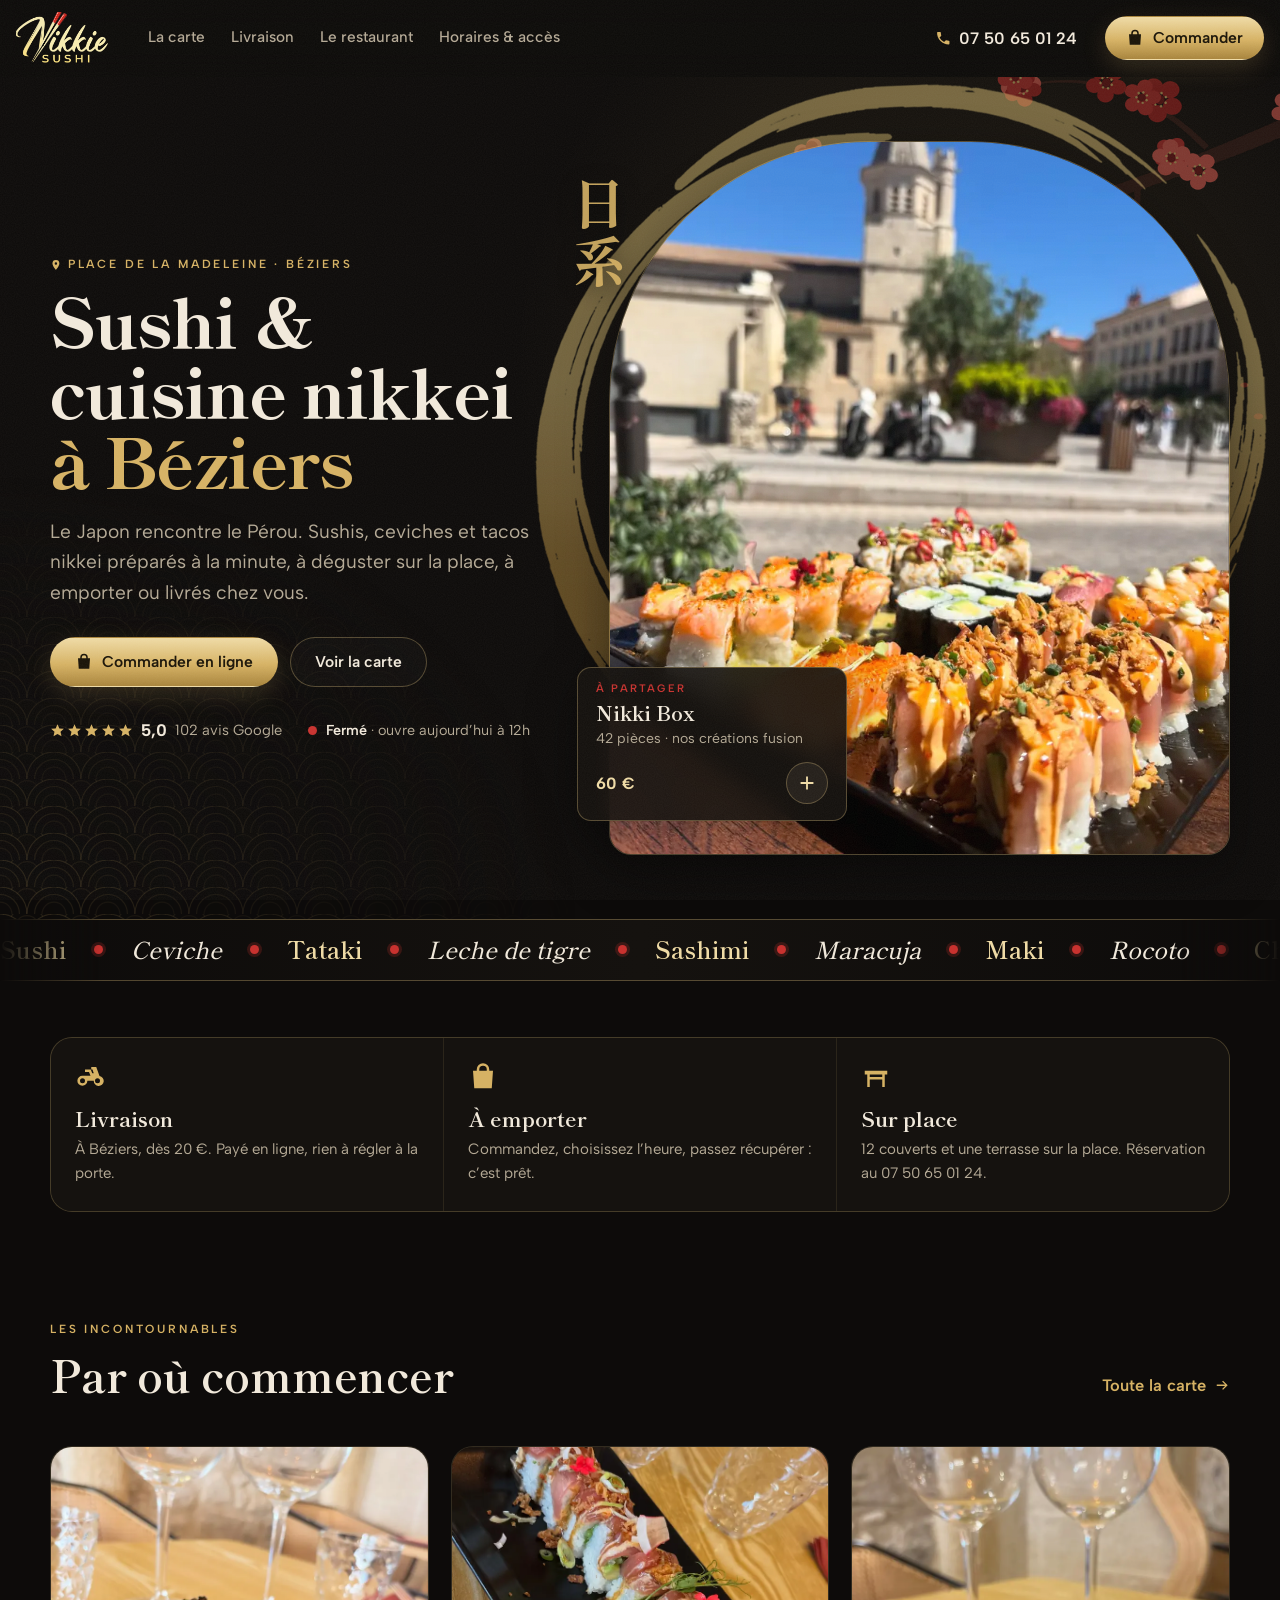
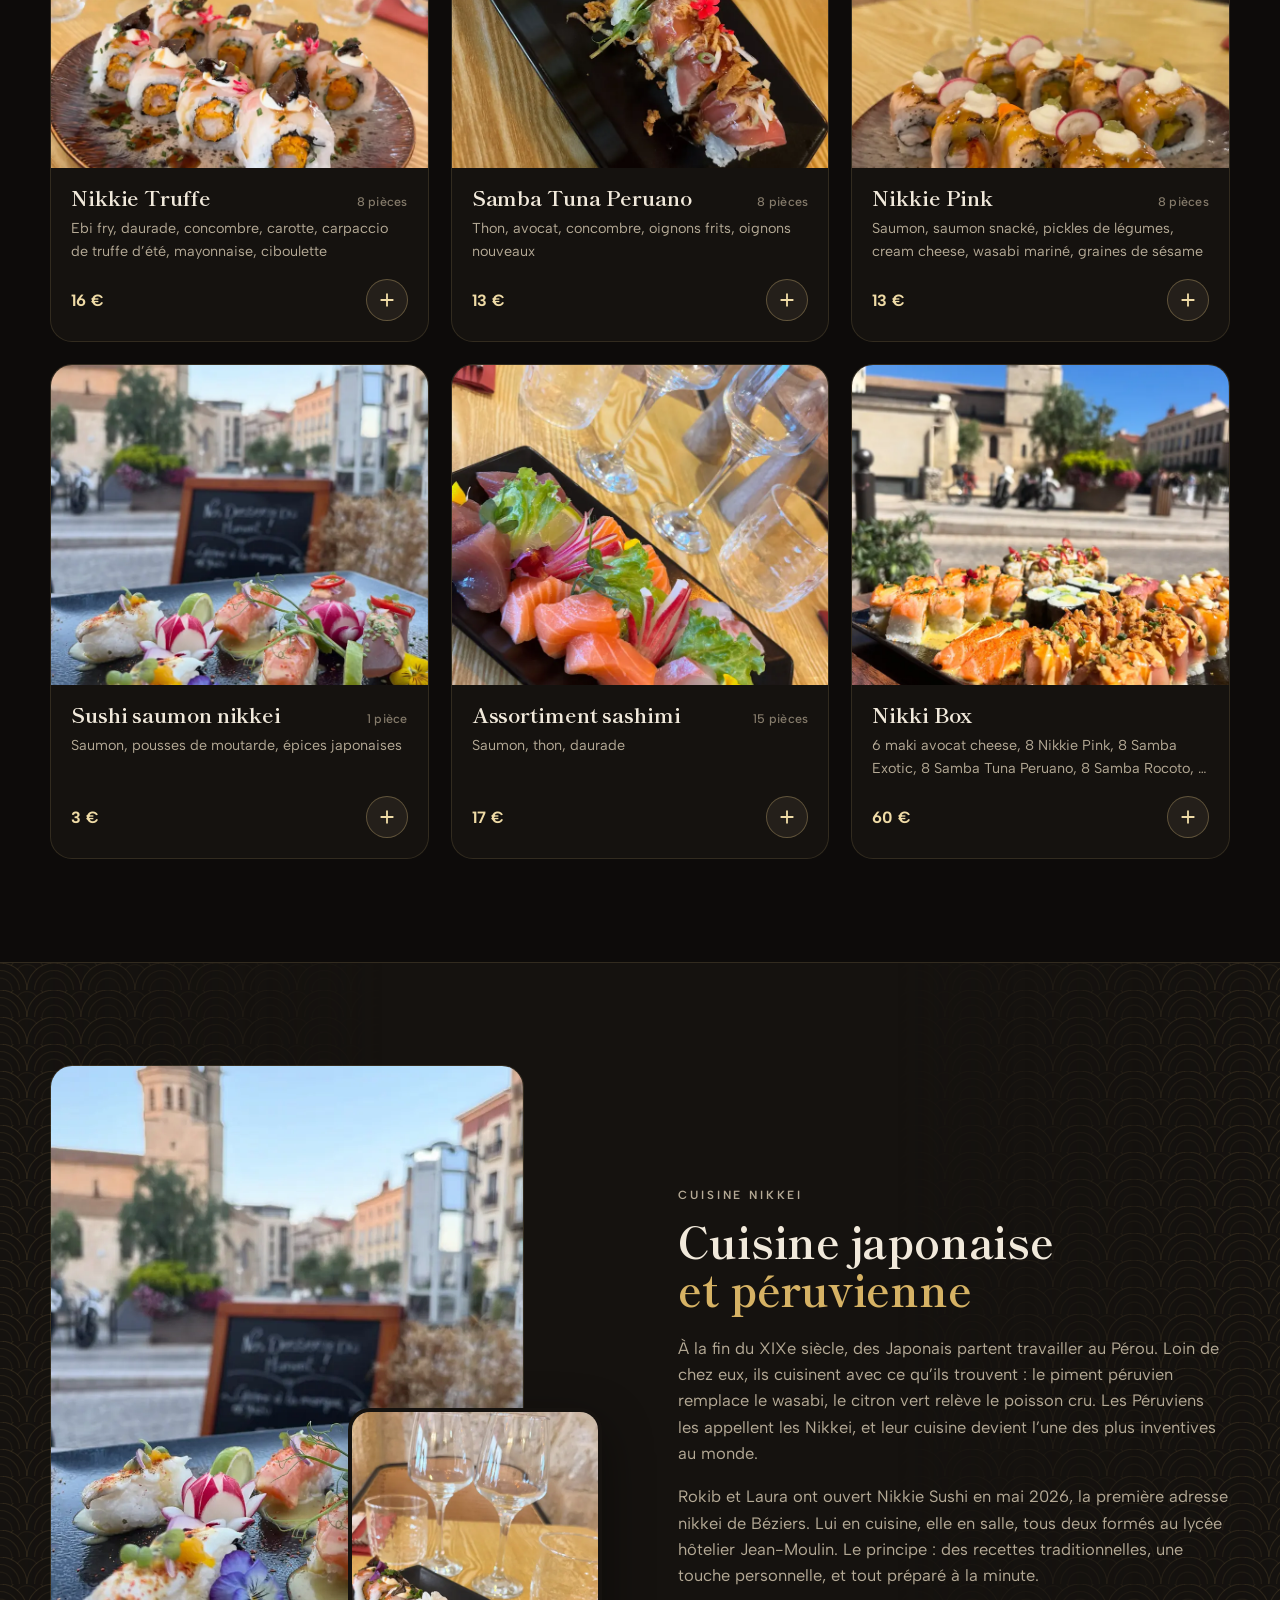
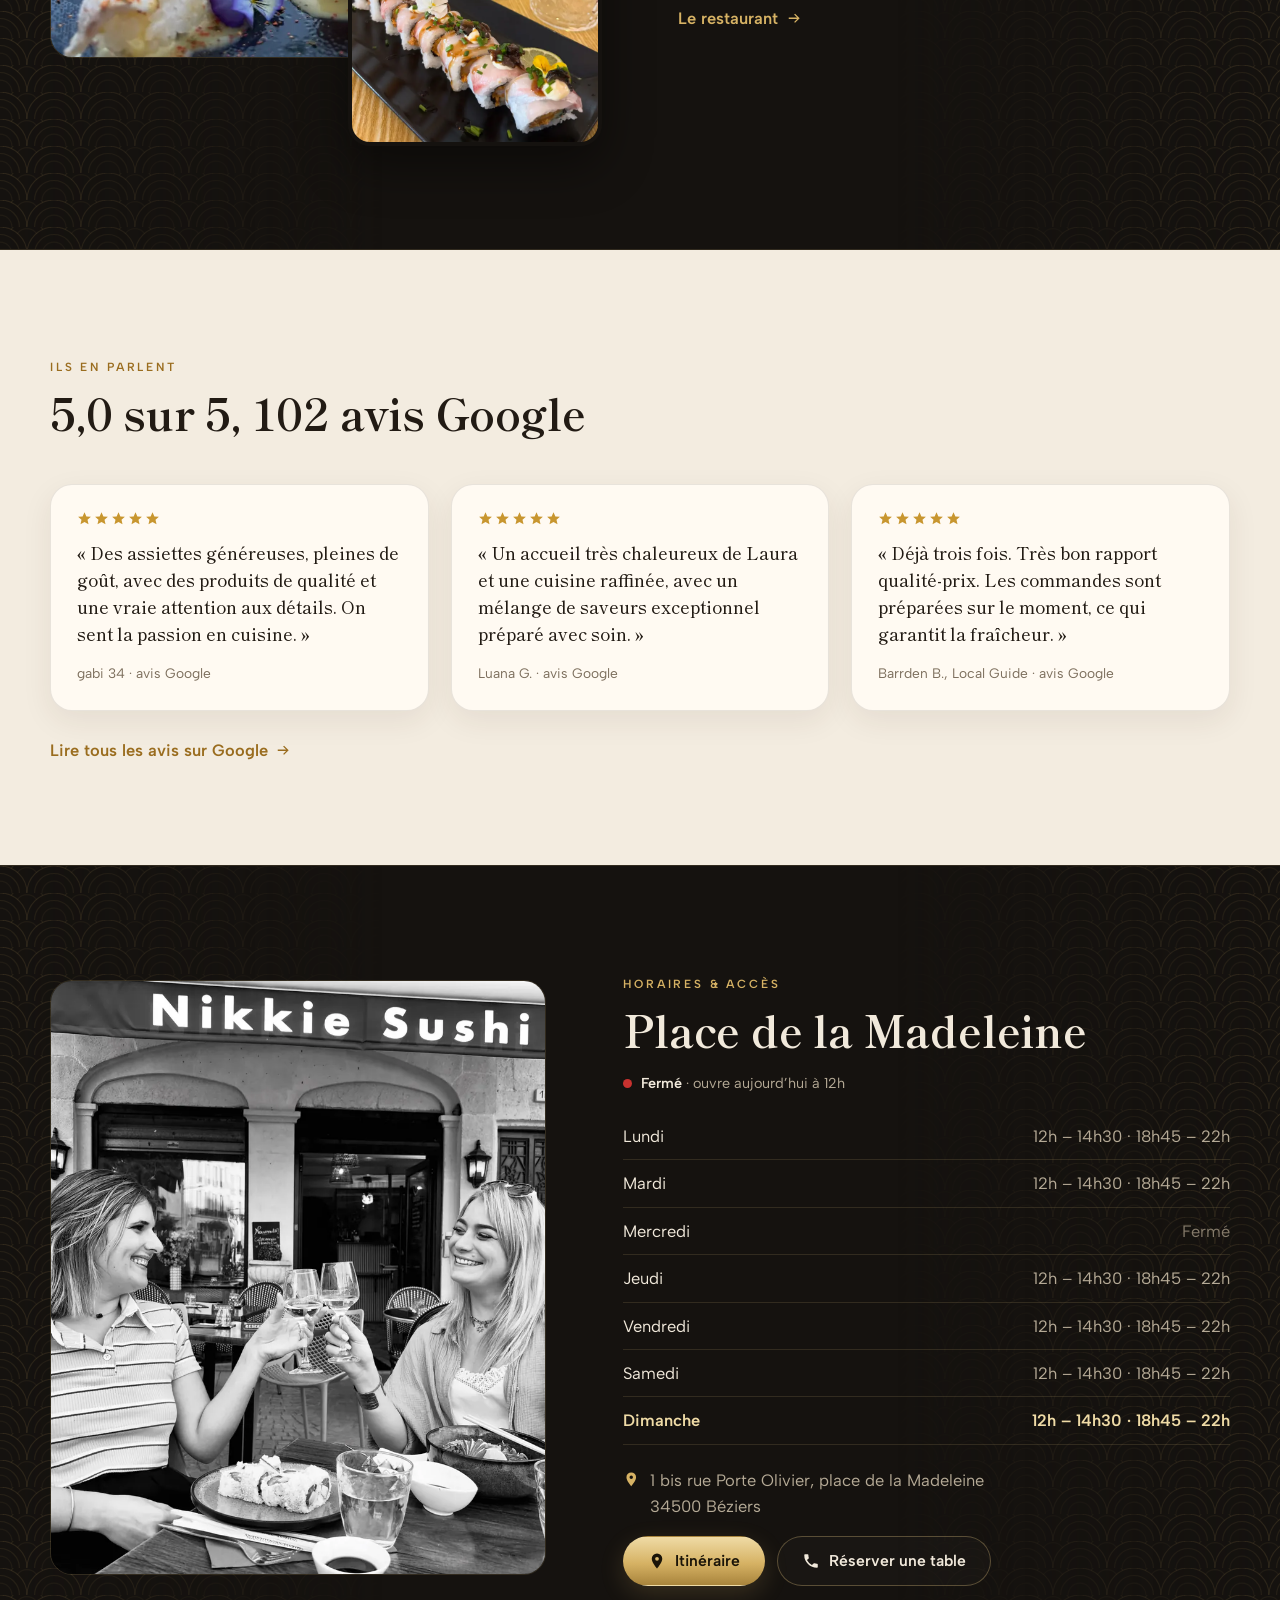
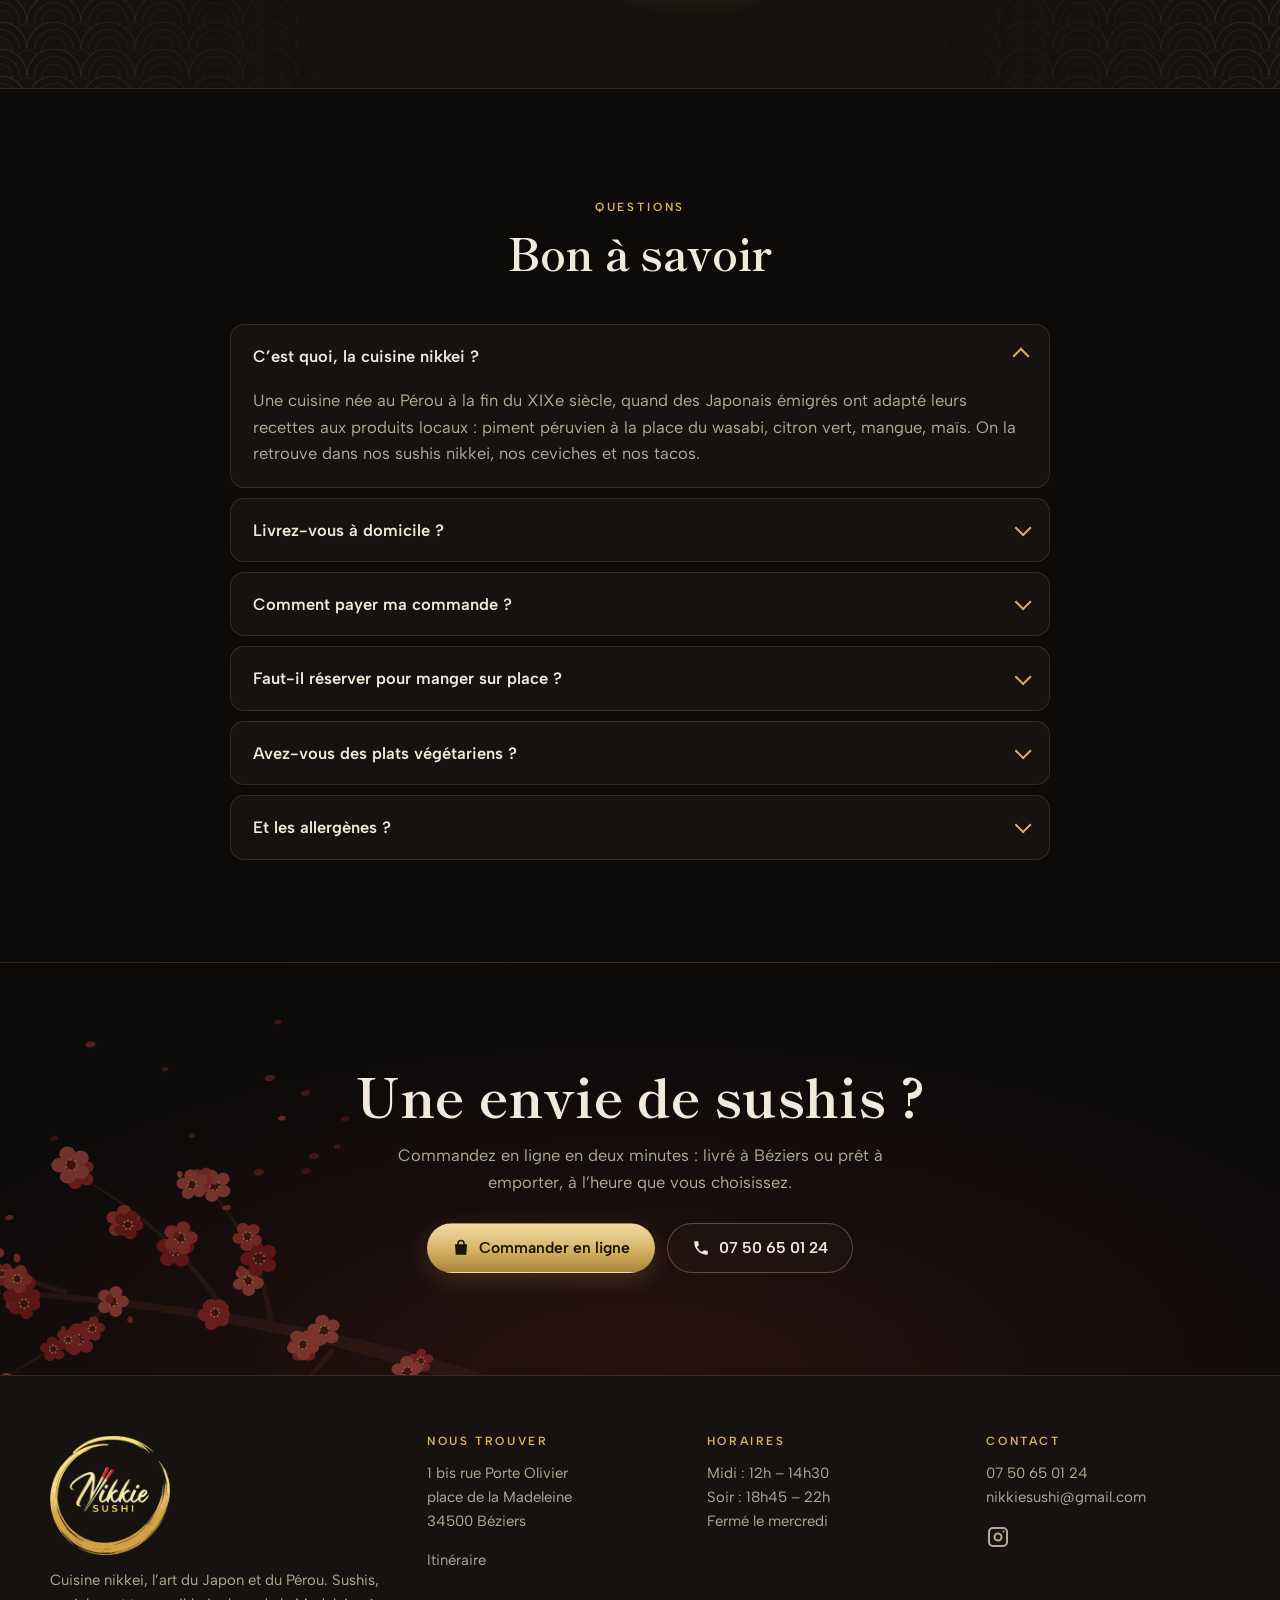
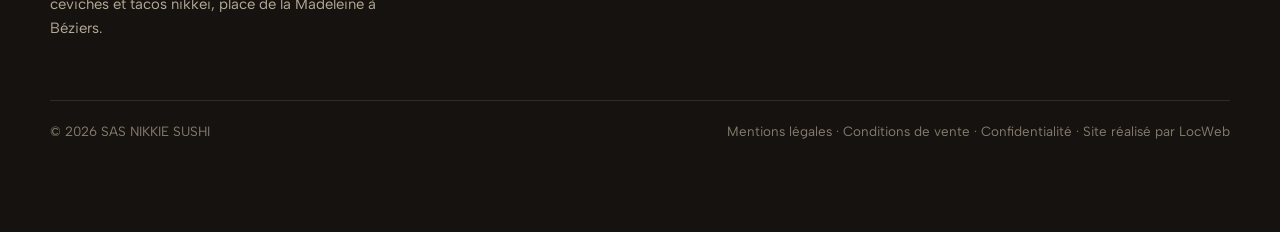
==== commit d6a4aece: "Paiement en ligne : cle Stripe reelle (le compte du restaurant s'ouvre depuis l'espace pro) Co-Autho" ====
--- a/index.html
+++ b/index.html
@@ -20,8 +20,8 @@
 <link rel="preconnect" href="https://fonts.googleapis.com">
 <link rel="preconnect" href="https://fonts.gstatic.com" crossorigin>
 <link href="https://fonts.googleapis.com/css2?family=Shippori+Mincho:wght@500;700;800&family=Albert+Sans:wght@400;500;600;700&display=swap" rel="stylesheet">
-<link rel="stylesheet" href="assets/style.css?v=23">
-<script type="application/ld+json">{"@context":"https://schema.org","@graph":[{"@type":"Restaurant","@id":"https://www.nikkiesushi.com/#restaurant","name":"Nikkie Sushi","alternateName":"Nikkie Sushi Béziers","description":"Restaurant de cuisine nikkei (fusion japonaise et péruvienne) place de la Madeleine à Béziers : sushis, ceviches, tacos nikkei, poke bowls. Sur place, à emporter et en livraison.","url":"https://www.nikkiesushi.com/","logo":"https://www.nikkiesushi.com/photos/logo-nikkie-sushi.png","image":["https://www.nikkiesushi.com/photos/partage.jpg","https://www.nikkiesushi.com/photos/nikki-box-terrasse-madeleine-1600.webp"],"telephone":"07 50 65 01 24","email":"nikkiesushi@gmail.com","priceRange":"20–30 €","servesCuisine":["Japonaise","Péruvienne","Nikkei","Sushi"],"acceptsReservations":"Oui, par téléphone","hasMenu":"https://www.nikkiesushi.com/carte/","address":{"@type":"PostalAddress","streetAddress":"1 bis rue Porte Olivier","addressLocality":"Béziers","postalCode":"34500","addressRegion":"Occitanie","addressCountry":"FR"},"geo":{"@type":"GeoCoordinates","latitude":43.3443014,"longitude":3.2123651},"hasMap":"https://maps.google.com/?cid=8935567473499944027","openingHoursSpecification":[{"@type":"OpeningHoursSpecification","dayOfWeek":["Monday","Tuesday","Thursday","Friday","Saturday","Sunday"],"opens":"12:00","closes":"14:30"},{"@type":"OpeningHoursSpecification","dayOfWeek":["Monday","Tuesday","Thursday","Friday","Saturday","Sunday"],"opens":"18:45","closes":"22:00"}],"sameAs":["https://www.instagram.com/nikkie_sushi/","https://www.facebook.com/profile.php?id=61575464975115","https://www.tiktok.com/@nikkie.sushi"],"potentialAction":{"@type":"OrderAction","target":"https://www.nikkiesushi.com/carte/","deliveryMethod":["http://purl.org/goodrelations/v1#DeliveryModePickUp","http://purl.org/goodrelations/v1#DeliveryModeOwnFleet"]}},{"@type":"WebSite","url":"https://www.nikkiesushi.com/","name":"Nikkie Sushi","inLanguage":"fr-FR"},{"@type":"FAQPage","mainEntity":[{"@type":"Question","name":"C’est quoi, la cuisine nikkei ?","acceptedAnswer":{"@type":"Answer","text":"Une cuisine née au Pérou à la fin du XIXe siècle, quand des Japonais émigrés ont adapté leurs recettes aux produits locaux : piment péruvien à la place du wasabi, citron vert, mangue, maïs. On la retrouve dans nos sushis nikkei, nos ceviches et nos tacos."}},{"@type":"Question","name":"Livrez-vous à domicile ?","acceptedAnswer":{"@type":"Answer","text":"Oui, à Béziers, pendant nos services du midi et du soir (sauf le lundi et le dimanche midi), à partir de 20 € de commande. Commandez en ligne, choisissez votre heure, et nous vous livrons."}},{"@type":"Question","name":"Comment payer ma commande ?","acceptedAnswer":{"@type":"Answer","text":"Sur place : en espèces ou par carte bancaire, au comptoir en récupérant votre commande ou au livreur. Votre commande part en cuisine dès que vous la validez."}},{"@type":"Question","name":"Faut-il réserver pour manger sur place ?","acceptedAnswer":{"@type":"Answer","text":"C’est conseillé : la salle compte douze couverts, plus la terrasse sur la place de la Madeleine. Les réservations se font par téléphone au 07 50 65 01 24."}},{"@type":"Question","name":"Avez-vous des plats végétariens ?","acceptedAnswer":{"@type":"Answer","text":"Oui : Veggie Box, poke veggie, california veggie, spring rolls veggie, maki avocat cheese, gyoza veggie, guacamole et edamame."}},{"@type":"Question","name":"Et les allergènes ?","acceptedAnswer":{"@type":"Answer","text":"La liste des allergènes de chaque plat est disponible au restaurant et par téléphone. N’hésitez pas à préciser une allergie dans le commentaire de votre commande."}}]}]}</script>
+<link rel="stylesheet" href="assets/style.css?v=26">
+<script type="application/ld+json">{"@context":"https://schema.org","@graph":[{"@type":"Restaurant","@id":"https://www.nikkiesushi.com/#restaurant","name":"Nikkie Sushi","alternateName":"Nikkie Sushi Béziers","description":"Restaurant de cuisine nikkei (fusion japonaise et péruvienne) place de la Madeleine à Béziers : sushis, ceviches, tacos nikkei, poke bowls. Sur place, à emporter et en livraison.","url":"https://www.nikkiesushi.com/","logo":"https://www.nikkiesushi.com/photos/logo-nikkie-sushi.png","image":["https://www.nikkiesushi.com/photos/partage.jpg","https://www.nikkiesushi.com/photos/nikki-box-terrasse-madeleine-1600.webp"],"telephone":"07 50 65 01 24","email":"nikkiesushi@gmail.com","priceRange":"20–30 €","servesCuisine":["Japonaise","Péruvienne","Nikkei","Sushi"],"acceptsReservations":"Oui, par téléphone","hasMenu":"https://www.nikkiesushi.com/carte/","address":{"@type":"PostalAddress","streetAddress":"1 bis rue Porte Olivier","addressLocality":"Béziers","postalCode":"34500","addressRegion":"Occitanie","addressCountry":"FR"},"geo":{"@type":"GeoCoordinates","latitude":43.3443014,"longitude":3.2123651},"hasMap":"https://maps.google.com/?cid=8935567473499944027","openingHoursSpecification":[{"@type":"OpeningHoursSpecification","dayOfWeek":["Monday","Tuesday","Thursday","Friday","Saturday","Sunday"],"opens":"12:00","closes":"14:30"},{"@type":"OpeningHoursSpecification","dayOfWeek":["Monday","Tuesday","Thursday","Friday","Saturday","Sunday"],"opens":"18:45","closes":"22:00"}],"sameAs":["https://www.instagram.com/nikkie_sushi/","https://www.facebook.com/profile.php?id=61575464975115","https://www.tiktok.com/@nikkie.sushi"],"potentialAction":{"@type":"OrderAction","target":"https://www.nikkiesushi.com/carte/","deliveryMethod":["http://purl.org/goodrelations/v1#DeliveryModePickUp","http://purl.org/goodrelations/v1#DeliveryModeOwnFleet"]}},{"@type":"WebSite","url":"https://www.nikkiesushi.com/","name":"Nikkie Sushi","inLanguage":"fr-FR"},{"@type":"FAQPage","mainEntity":[{"@type":"Question","name":"C’est quoi, la cuisine nikkei ?","acceptedAnswer":{"@type":"Answer","text":"Une cuisine née au Pérou à la fin du XIXe siècle, quand des Japonais émigrés ont adapté leurs recettes aux produits locaux : piment péruvien à la place du wasabi, citron vert, mangue, maïs. On la retrouve dans nos sushis nikkei, nos ceviches et nos tacos."}},{"@type":"Question","name":"Livrez-vous à domicile ?","acceptedAnswer":{"@type":"Answer","text":"Oui, à Béziers, pendant nos services du midi et du soir (sauf le lundi et le dimanche midi), à partir de 20 € de commande. Commandez en ligne, choisissez votre heure, et nous vous livrons."}},{"@type":"Question","name":"Comment payer ma commande ?","acceptedAnswer":{"@type":"Answer","text":"En ligne par carte bancaire au moment de commander, sur une page de paiement sécurisée. Votre commande part en cuisine dès que le paiement est validé."}},{"@type":"Question","name":"Faut-il réserver pour manger sur place ?","acceptedAnswer":{"@type":"Answer","text":"C’est conseillé : la salle compte douze couverts, plus la terrasse sur la place de la Madeleine. Les réservations se font par téléphone au 07 50 65 01 24."}},{"@type":"Question","name":"Avez-vous des plats végétariens ?","acceptedAnswer":{"@type":"Answer","text":"Oui : Veggie Box, poke veggie, california veggie, spring rolls veggie, maki avocat cheese, gyoza veggie, guacamole et edamame."}},{"@type":"Question","name":"Et les allergènes ?","acceptedAnswer":{"@type":"Answer","text":"La liste des allergènes de chaque plat est disponible au restaurant et par téléphone. N’hésitez pas à préciser une allergie dans le commentaire de votre commande."}}]}]}</script>
 </head>
 <body class="accueil">
 <a class="evitement" href="#contenu">Aller au contenu</a>
@@ -89,7 +89,7 @@
 
 <div class="cadre">
 <div class="modes">
-  <a class="mode reveler" href="livraison-sushi-beziers/"><svg viewBox="0 0 24 24" aria-hidden="true"><path d="M14 4h3l2.6 7.2A4 4 0 1 1 15 15H9.9A4 4 0 1 1 6 11h6.4l-1.2-3H8V6h4.6l1.2 3H15l-1-3h-1V4zM6 13a2 2 0 1 0 0 4 2 2 0 0 0 0-4zm12 0a2 2 0 1 0 0 4 2 2 0 0 0 0-4z"/></svg><b>Livraison</b><span>À Béziers, dès 20 €. Réglé à la livraison, en espèces ou par carte.</span></a>
+  <a class="mode reveler" href="livraison-sushi-beziers/"><svg viewBox="0 0 24 24" aria-hidden="true"><path d="M14 4h3l2.6 7.2A4 4 0 1 1 15 15H9.9A4 4 0 1 1 6 11h6.4l-1.2-3H8V6h4.6l1.2 3H15l-1-3h-1V4zM6 13a2 2 0 1 0 0 4 2 2 0 0 0 0-4zm12 0a2 2 0 1 0 0 4 2 2 0 0 0 0-4z"/></svg><b>Livraison</b><span>À Béziers, dès 20 €. Payé en ligne, rien à régler à la porte.</span></a>
   <a class="mode reveler" href="carte/"><svg viewBox="0 0 24 24" aria-hidden="true"><path d="M7 7V6a5 5 0 0 1 10 0v1h3l-1 14H5L4 7zm2 0h6V6a3 3 0 0 0-6 0z"/></svg><b>À emporter</b><span>Commandez, choisissez l’heure, passez récupérer : c’est prêt.</span></a>
   <a class="mode reveler" href="restaurant/"><svg viewBox="0 0 24 24" aria-hidden="true"><path d="M3 7h18v3h-2v10h-2v-6H7v6H5V10H3zm4 5h10v-2H7z"/></svg><b>Sur place</b><span>12 couverts et une terrasse sur la place. Réservation au 07 50 65 01 24.</span></a>
 </div></div>
@@ -204,7 +204,7 @@
     <div class="faq">
   <details class="reveler" open><summary><span>C’est quoi, la cuisine nikkei ?</span><i aria-hidden="true"></i></summary><p>Une cuisine née au Pérou à la fin du XIXe siècle, quand des Japonais émigrés ont adapté leurs recettes aux produits locaux : piment péruvien à la place du wasabi, citron vert, mangue, maïs. On la retrouve dans nos sushis nikkei, nos ceviches et nos tacos.</p></details>
   <details class="reveler"><summary><span>Livrez-vous à domicile ?</span><i aria-hidden="true"></i></summary><p>Oui, à Béziers, pendant nos services du midi et du soir (sauf le lundi et le dimanche midi), à partir de 20 € de commande. Commandez en ligne, choisissez votre heure, et nous vous livrons.</p></details>
-  <details class="reveler"><summary><span>Comment payer ma commande ?</span><i aria-hidden="true"></i></summary><p>Sur place : en espèces ou par carte bancaire, au comptoir en récupérant votre commande ou au livreur. Votre commande part en cuisine dès que vous la validez.</p></details>
+  <details class="reveler"><summary><span>Comment payer ma commande ?</span><i aria-hidden="true"></i></summary><p>En ligne par carte bancaire au moment de commander, sur une page de paiement sécurisée. Votre commande part en cuisine dès que le paiement est validé.</p></details>
   <details class="reveler"><summary><span>Faut-il réserver pour manger sur place ?</span><i aria-hidden="true"></i></summary><p>C’est conseillé : la salle compte douze couverts, plus la terrasse sur la place de la Madeleine. Les réservations se font par téléphone au 07 50 65 01 24.</p></details>
   <details class="reveler"><summary><span>Avez-vous des plats végétariens ?</span><i aria-hidden="true"></i></summary><p>Oui : Veggie Box, poke veggie, california veggie, spring rolls veggie, maki avocat cheese, gyoza veggie, guacamole et edamame.</p></details>
   <details class="reveler"><summary><span>Et les allergènes ?</span><i aria-hidden="true"></i></summary><p>La liste des allergènes de chaque plat est disponible au restaurant et par téléphone. N’hésitez pas à préciser une allergie dans le commentaire de votre commande.</p></details></div>
@@ -275,10 +275,10 @@
     clientId: '',
     ga4Id: ''
   };
-  window.NIKKIE = {"racine":"","horaires":[[[720,870],[1125,1320]],[[720,870],[1125,1320]],[[720,870],[1125,1320]],[],[[720,870],[1125,1320]],[[720,870],[1125,1320]],[[720,870],[1125,1320]]],"paiement":"sur_place","livraison":{"minimum":20,"frais":0,"codesPostaux":["34500"],"delaiMin":45,"joursSans":[1],"servicesSans":[[0,"midi"]]},"retrait":{"delaiMin":45},"ouvertureCommandes":600,"pas":15,"apercuToujoursOuvert":false};
+  window.NIKKIE = {"racine":"","horaires":[[[720,870],[1125,1320]],[[720,870],[1125,1320]],[[720,870],[1125,1320]],[],[[720,870],[1125,1320]],[[720,870],[1125,1320]],[[720,870],[1125,1320]]],"paiement":"stripe","livraison":{"minimum":20,"frais":0,"codesPostaux":["34500"],"delaiMin":45,"joursSans":[1],"servicesSans":[[0,"midi"]]},"retrait":{"delaiMin":45},"ouvertureCommandes":600,"pas":15,"apercuToujoursOuvert":false,"stripePk":"pk_live_51TGJl5GXvfVcUqOfrLH92HlozqZKp5qhxjL6cDiJT8IAjmNpJlvgjxOFoe4ArCyRa1wDizSZ4v64oGzmigt6uwLv00VxR4UvEQ"};
 </script>
 <script src="mesure.js" defer></script>
-<script src="assets/site.js?v=23" defer></script>
-<script src="assets/commande.js?v=23" defer></script>
+<script src="assets/site.js?v=26" defer></script>
+<script src="assets/commande.js?v=26" defer></script>
 </body>
 </html>
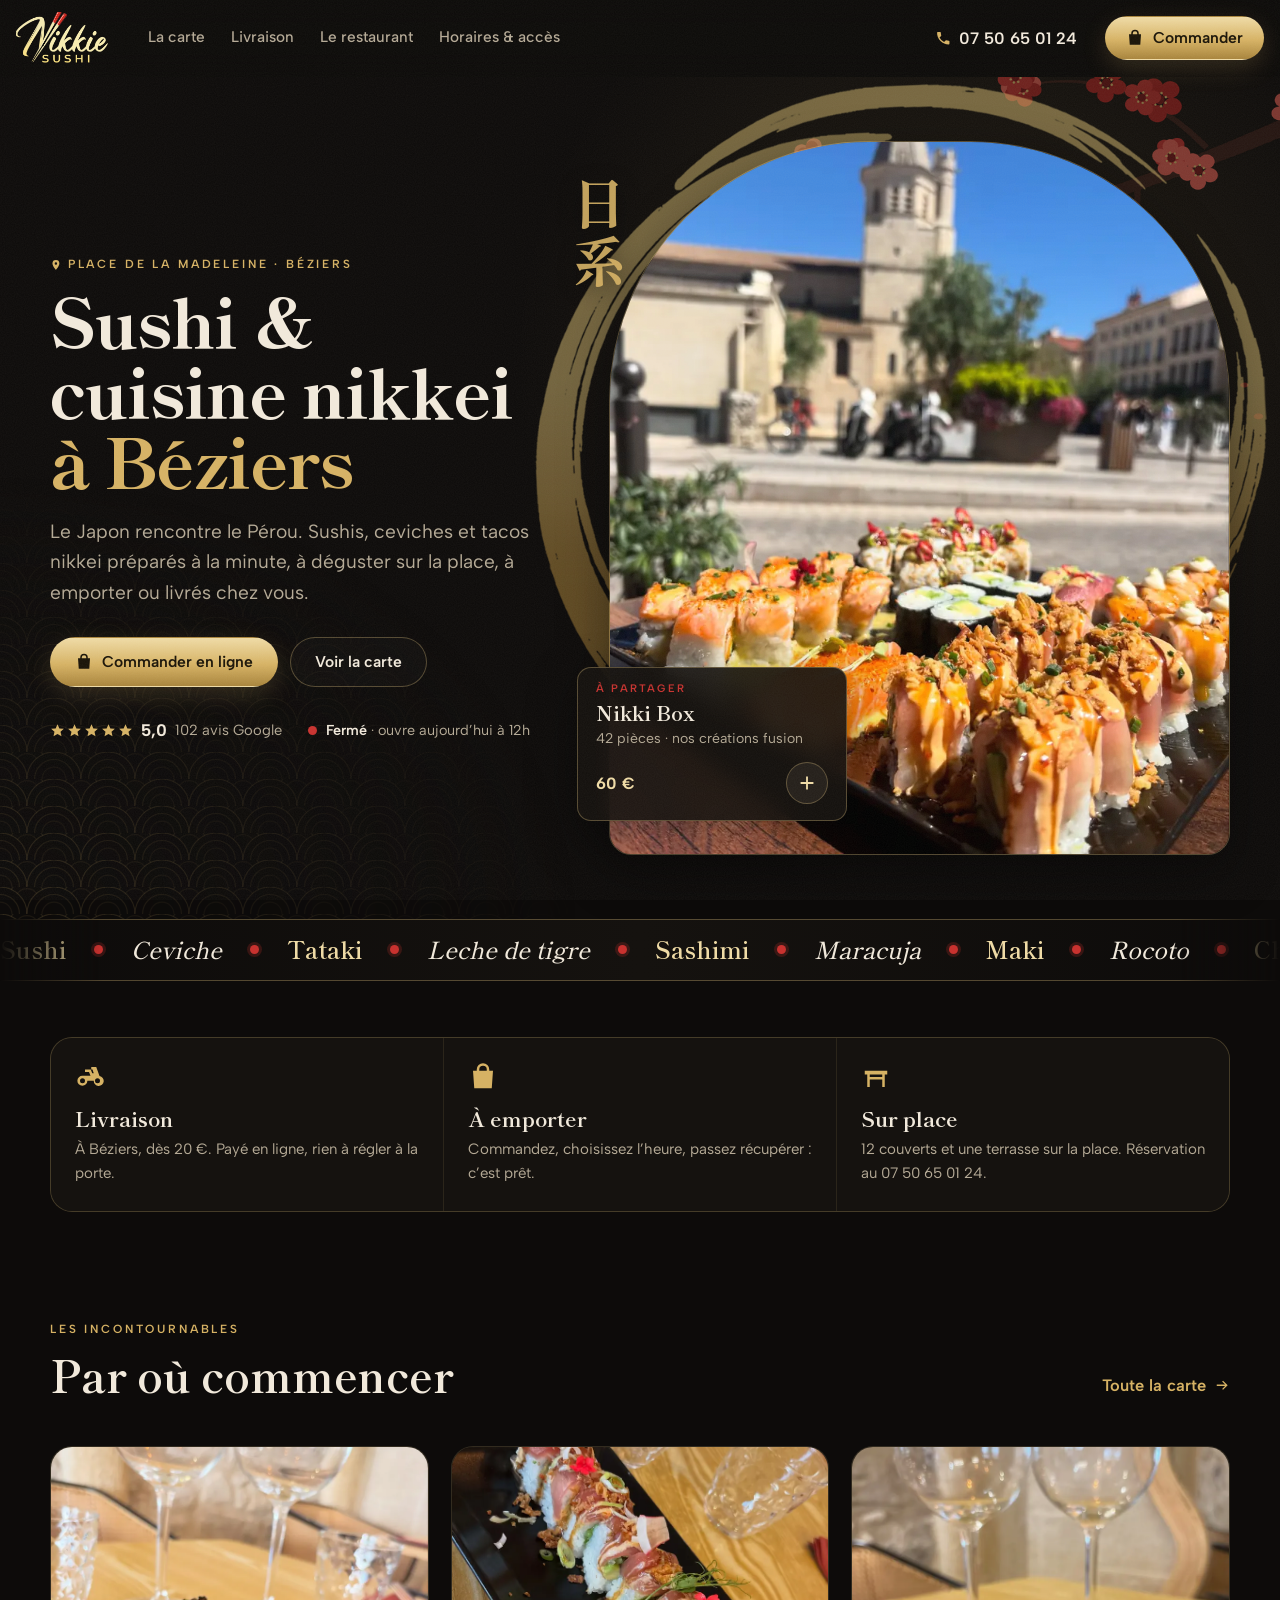
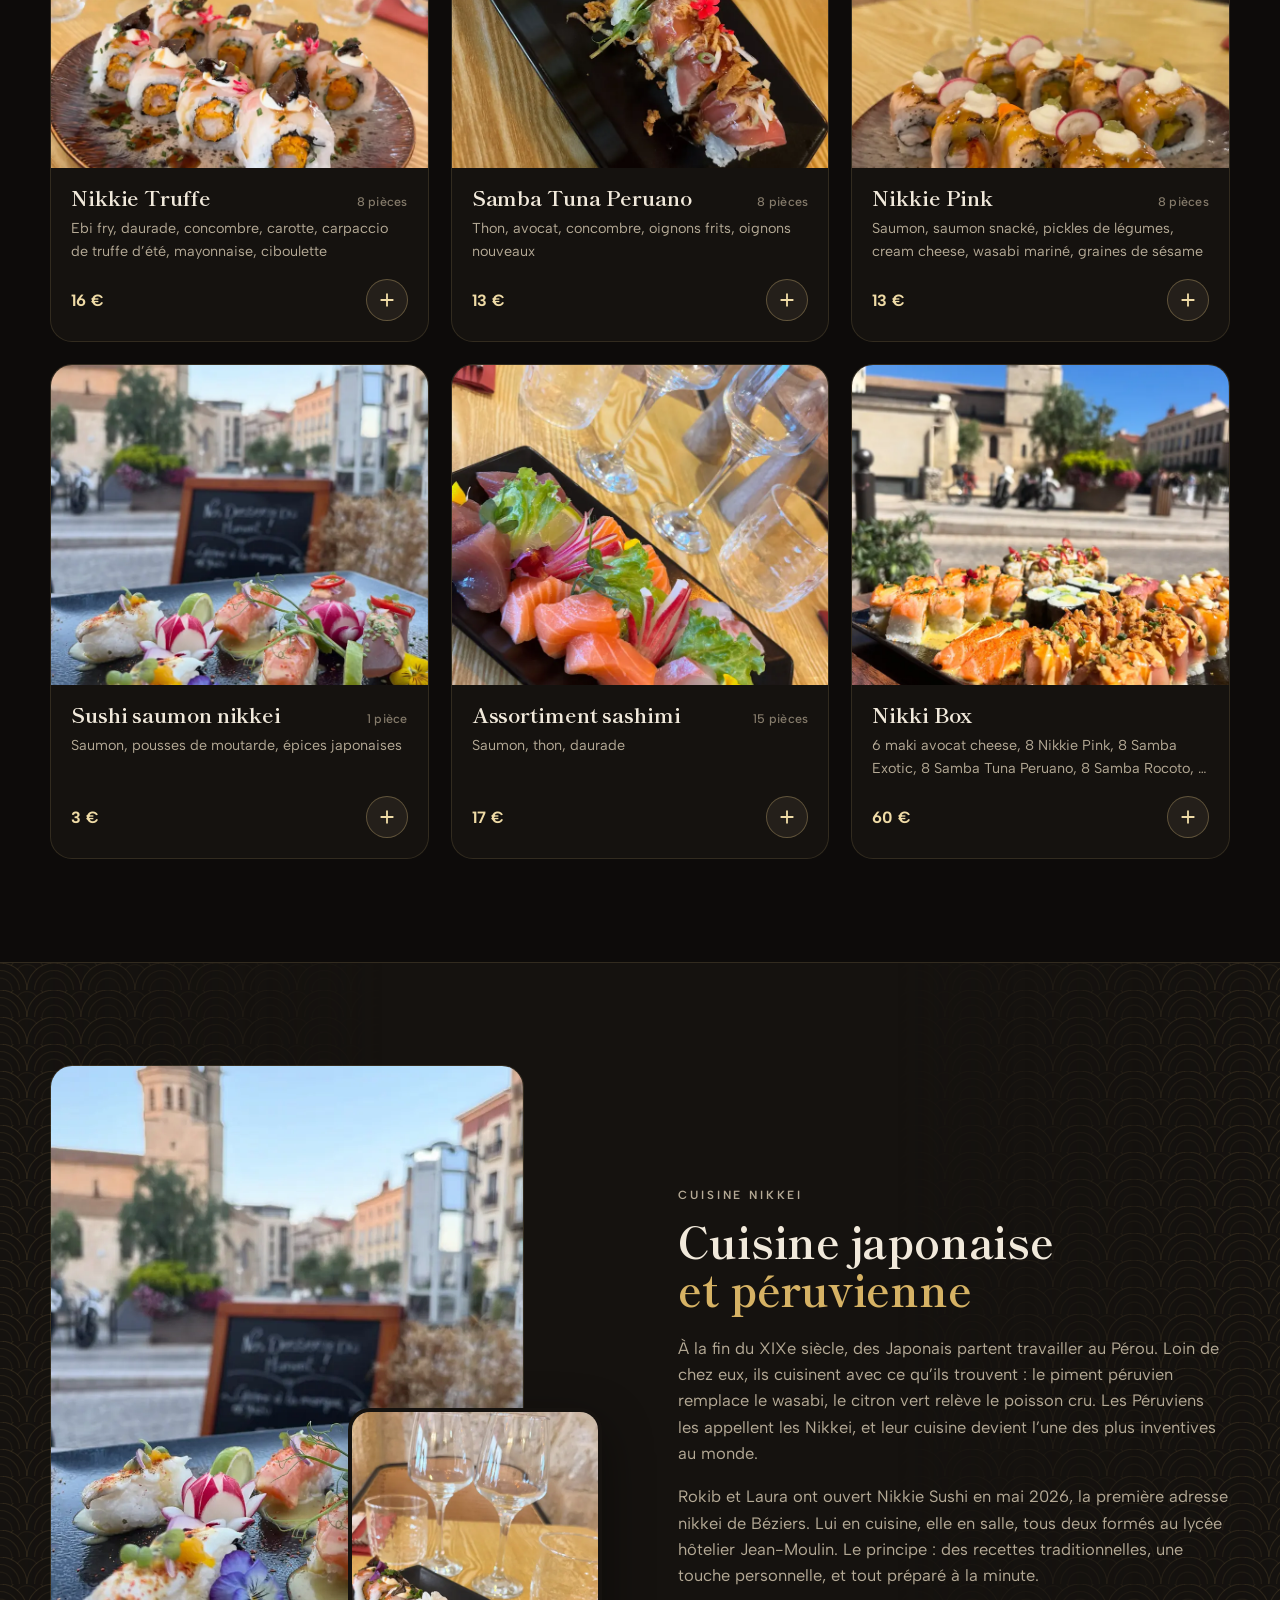
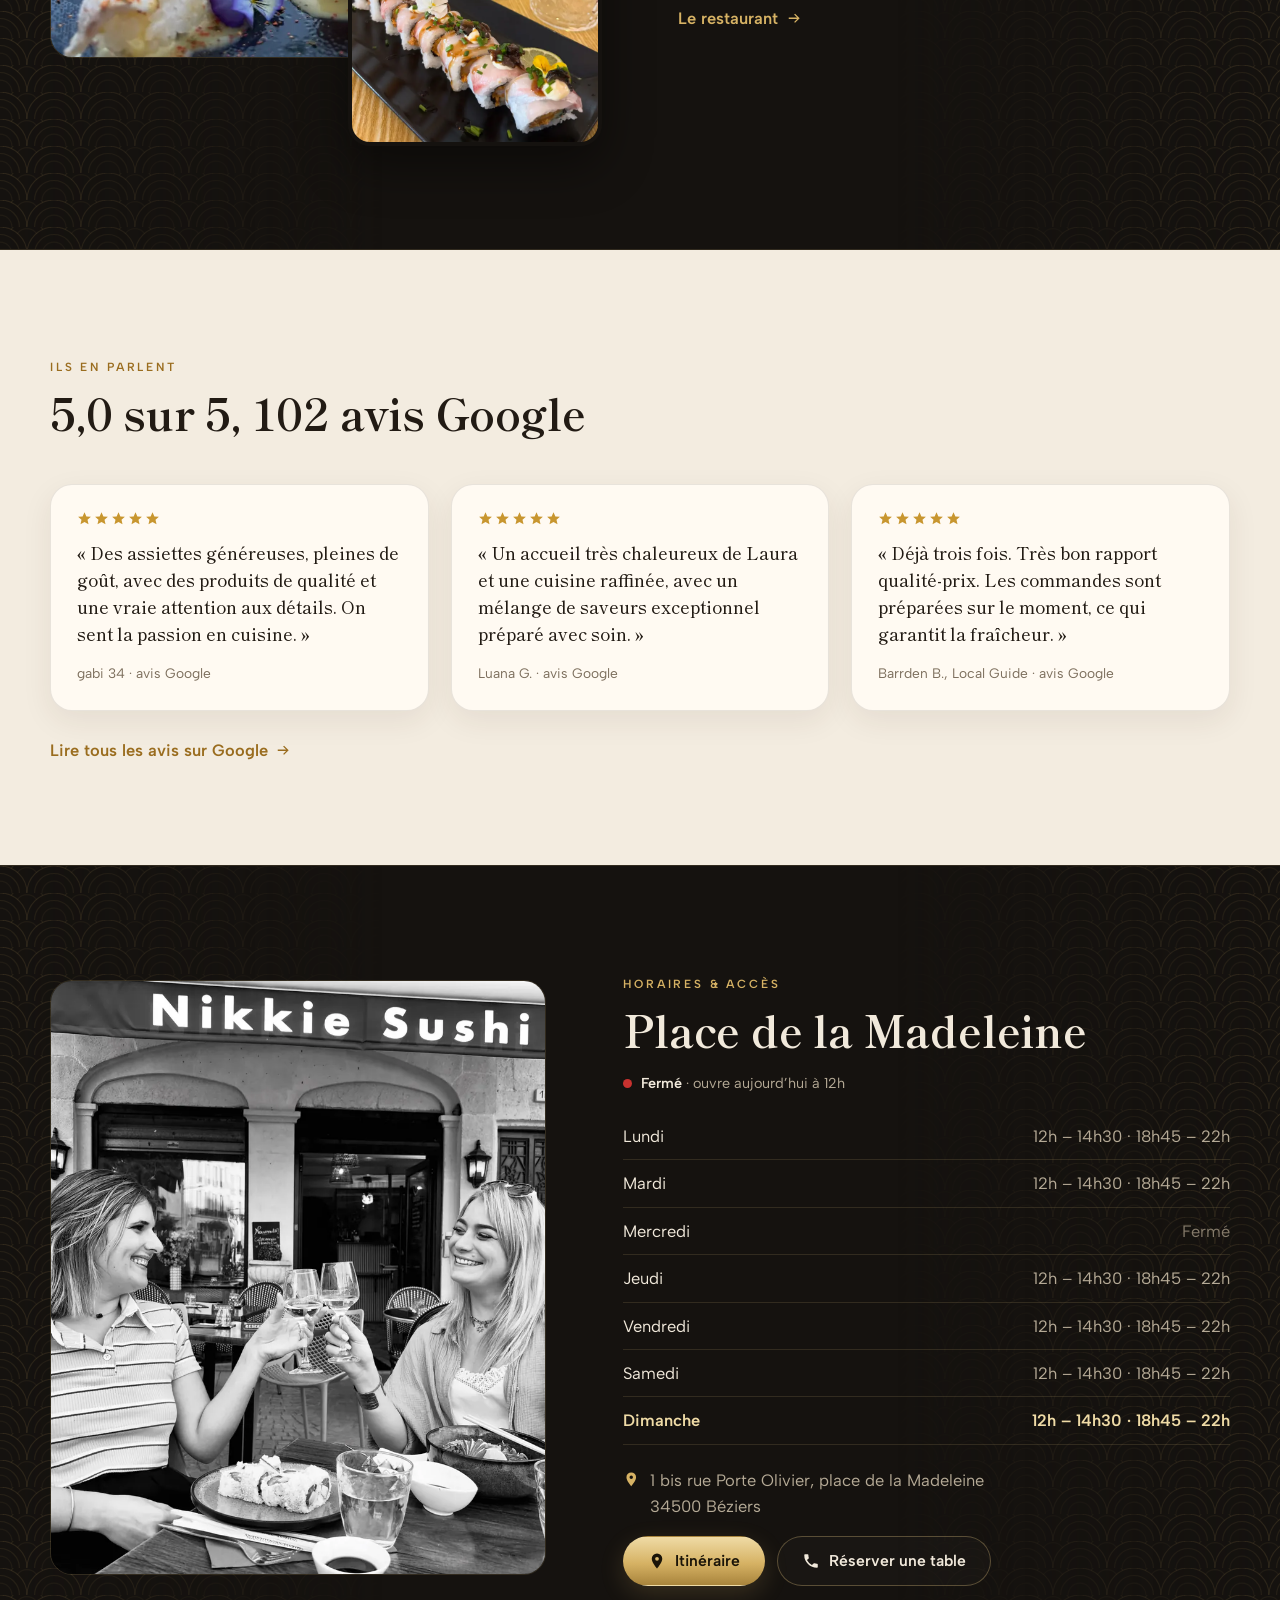
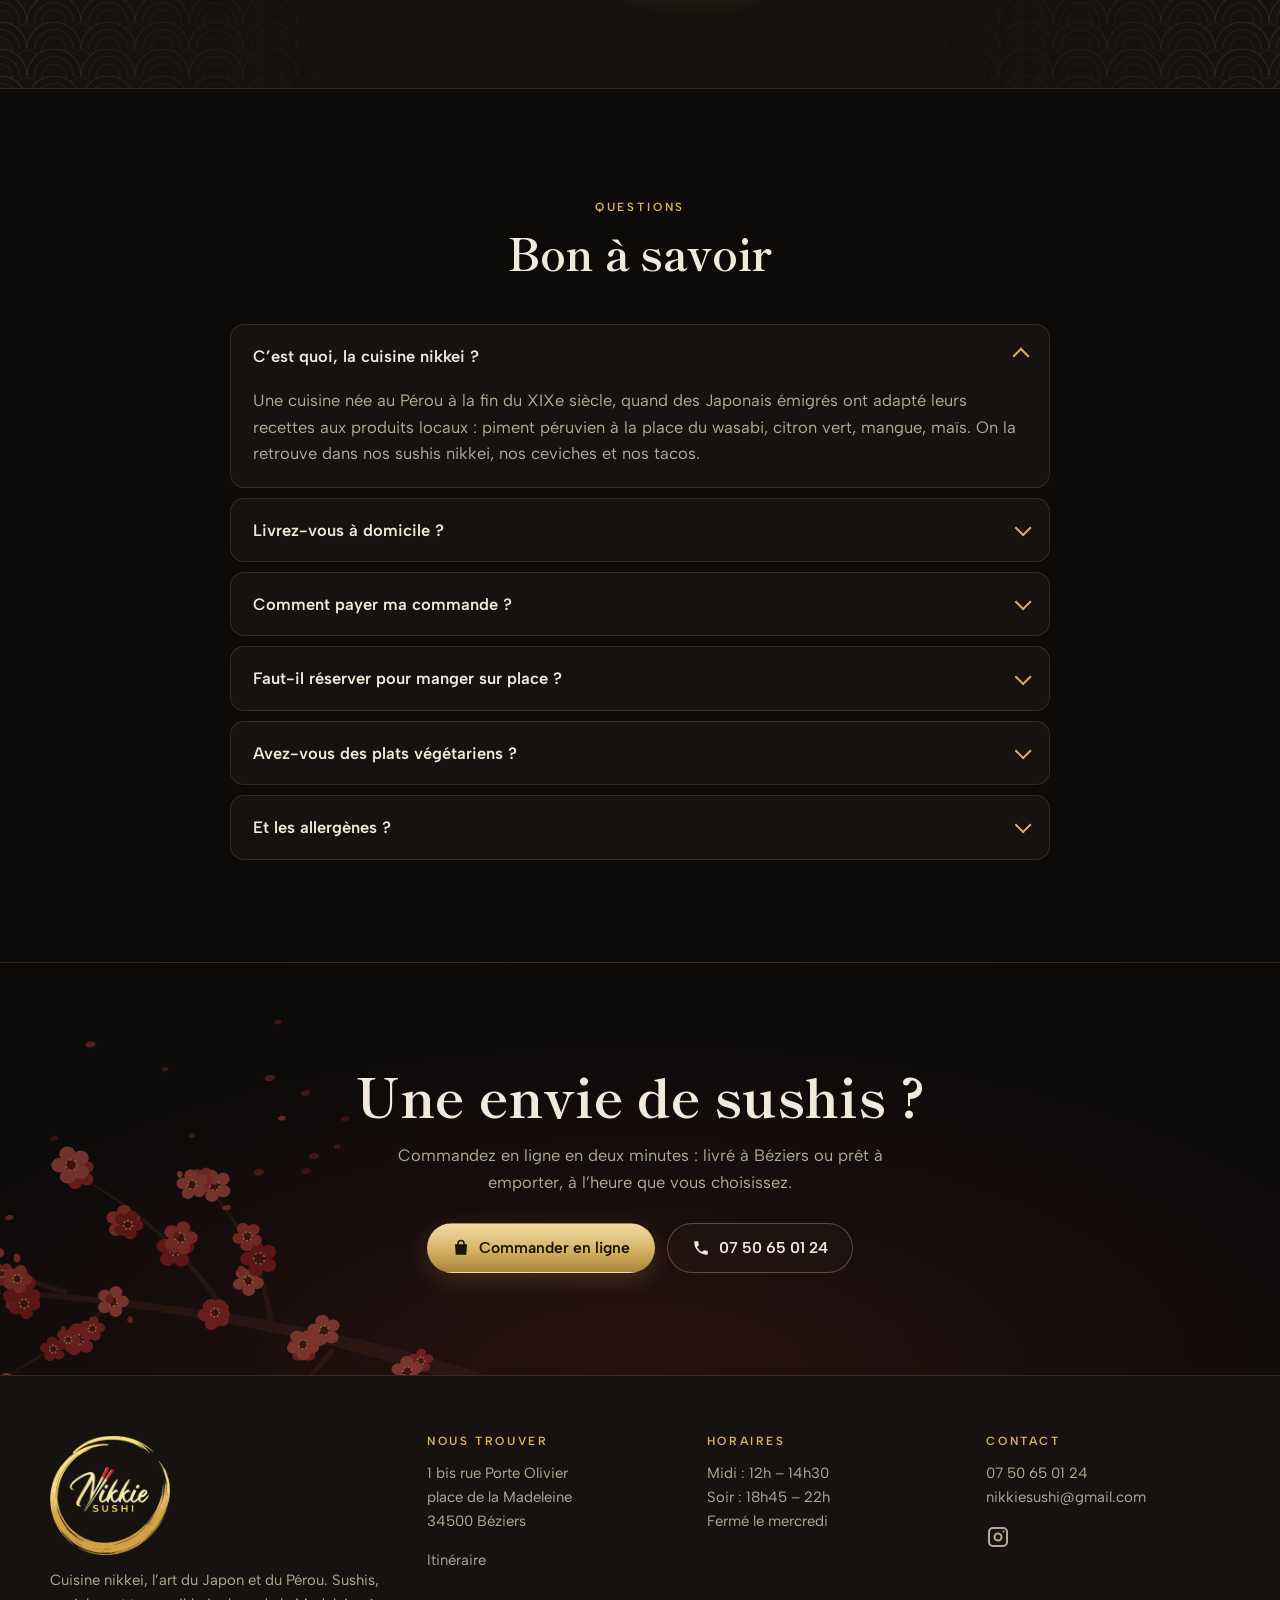
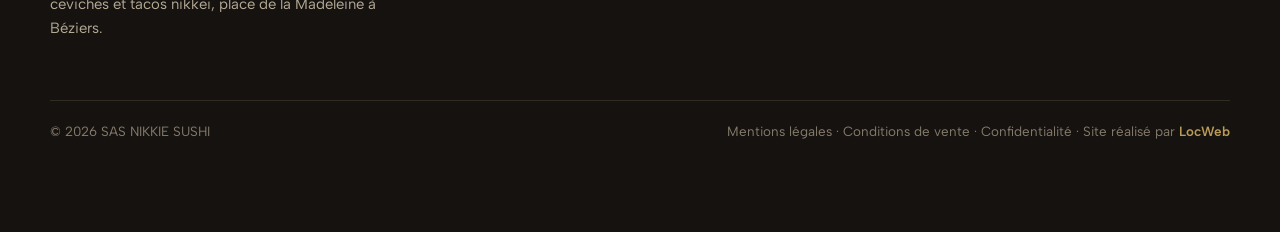
==== commit 1bc961c0: "Pied de page : lien LocWeb a peine plus visible, dans la couleur du site Co-Authored-By: Claude Opus" ====
--- a/index.html
+++ b/index.html
@@ -20,7 +20,7 @@
 <link rel="preconnect" href="https://fonts.googleapis.com">
 <link rel="preconnect" href="https://fonts.gstatic.com" crossorigin>
 <link href="https://fonts.googleapis.com/css2?family=Shippori+Mincho:wght@500;700;800&family=Albert+Sans:wght@400;500;600;700&display=swap" rel="stylesheet">
-<link rel="stylesheet" href="assets/style.css?v=26">
+<link rel="stylesheet" href="assets/style.css?v=30">
 <script type="application/ld+json">{"@context":"https://schema.org","@graph":[{"@type":"Restaurant","@id":"https://www.nikkiesushi.com/#restaurant","name":"Nikkie Sushi","alternateName":"Nikkie Sushi Béziers","description":"Restaurant de cuisine nikkei (fusion japonaise et péruvienne) place de la Madeleine à Béziers : sushis, ceviches, tacos nikkei, poke bowls. Sur place, à emporter et en livraison.","url":"https://www.nikkiesushi.com/","logo":"https://www.nikkiesushi.com/photos/logo-nikkie-sushi.png","image":["https://www.nikkiesushi.com/photos/partage.jpg","https://www.nikkiesushi.com/photos/nikki-box-terrasse-madeleine-1600.webp"],"telephone":"07 50 65 01 24","email":"nikkiesushi@gmail.com","priceRange":"20–30 €","servesCuisine":["Japonaise","Péruvienne","Nikkei","Sushi"],"acceptsReservations":"Oui, par téléphone","hasMenu":"https://www.nikkiesushi.com/carte/","address":{"@type":"PostalAddress","streetAddress":"1 bis rue Porte Olivier","addressLocality":"Béziers","postalCode":"34500","addressRegion":"Occitanie","addressCountry":"FR"},"geo":{"@type":"GeoCoordinates","latitude":43.3443014,"longitude":3.2123651},"hasMap":"https://maps.google.com/?cid=8935567473499944027","openingHoursSpecification":[{"@type":"OpeningHoursSpecification","dayOfWeek":["Monday","Tuesday","Thursday","Friday","Saturday","Sunday"],"opens":"12:00","closes":"14:30"},{"@type":"OpeningHoursSpecification","dayOfWeek":["Monday","Tuesday","Thursday","Friday","Saturday","Sunday"],"opens":"18:45","closes":"22:00"}],"sameAs":["https://www.instagram.com/nikkie_sushi/","https://www.facebook.com/profile.php?id=61575464975115","https://www.tiktok.com/@nikkie.sushi"],"potentialAction":{"@type":"OrderAction","target":"https://www.nikkiesushi.com/carte/","deliveryMethod":["http://purl.org/goodrelations/v1#DeliveryModePickUp","http://purl.org/goodrelations/v1#DeliveryModeOwnFleet"]}},{"@type":"WebSite","url":"https://www.nikkiesushi.com/","name":"Nikkie Sushi","inLanguage":"fr-FR"},{"@type":"FAQPage","mainEntity":[{"@type":"Question","name":"C’est quoi, la cuisine nikkei ?","acceptedAnswer":{"@type":"Answer","text":"Une cuisine née au Pérou à la fin du XIXe siècle, quand des Japonais émigrés ont adapté leurs recettes aux produits locaux : piment péruvien à la place du wasabi, citron vert, mangue, maïs. On la retrouve dans nos sushis nikkei, nos ceviches et nos tacos."}},{"@type":"Question","name":"Livrez-vous à domicile ?","acceptedAnswer":{"@type":"Answer","text":"Oui, à Béziers, pendant nos services du midi et du soir (sauf le lundi et le dimanche midi), à partir de 20 € de commande. Commandez en ligne, choisissez votre heure, et nous vous livrons."}},{"@type":"Question","name":"Comment payer ma commande ?","acceptedAnswer":{"@type":"Answer","text":"En ligne par carte bancaire au moment de commander, sur une page de paiement sécurisée. Votre commande part en cuisine dès que le paiement est validé."}},{"@type":"Question","name":"Faut-il réserver pour manger sur place ?","acceptedAnswer":{"@type":"Answer","text":"C’est conseillé : la salle compte douze couverts, plus la terrasse sur la place de la Madeleine. Les réservations se font par téléphone au 07 50 65 01 24."}},{"@type":"Question","name":"Avez-vous des plats végétariens ?","acceptedAnswer":{"@type":"Answer","text":"Oui : Veggie Box, poke veggie, california veggie, spring rolls veggie, maki avocat cheese, gyoza veggie, guacamole et edamame."}},{"@type":"Question","name":"Et les allergènes ?","acceptedAnswer":{"@type":"Answer","text":"La liste des allergènes de chaque plat est disponible au restaurant et par téléphone. N’hésitez pas à préciser une allergie dans le commentaire de votre commande."}}]}]}</script>
 </head>
 <body class="accueil">
@@ -244,7 +244,7 @@
   </div>
   <div class="cadre pied-bas">
     <span>© 2026 SAS NIKKIE SUSHI</span>
-    <span><a href="mentions-legales/">Mentions légales</a> · <a href="cgv/">Conditions de vente</a> · <a href="confidentialite/">Confidentialité</a> · Site réalisé par <a href="https://locweb.fr" target="_blank" rel="noopener">LocWeb</a></span>
+    <span><a href="mentions-legales/">Mentions légales</a> · <a href="cgv/">Conditions de vente</a> · <a href="confidentialite/">Confidentialité</a> · Site réalisé par <a class="lien-locweb" href="https://locweb.fr" target="_blank" rel="noopener">LocWeb</a></span>
   </div>
 </footer>
 
@@ -278,7 +278,7 @@
   window.NIKKIE = {"racine":"","horaires":[[[720,870],[1125,1320]],[[720,870],[1125,1320]],[[720,870],[1125,1320]],[],[[720,870],[1125,1320]],[[720,870],[1125,1320]],[[720,870],[1125,1320]]],"paiement":"stripe","livraison":{"minimum":20,"frais":0,"codesPostaux":["34500"],"delaiMin":45,"joursSans":[1],"servicesSans":[[0,"midi"]]},"retrait":{"delaiMin":45},"ouvertureCommandes":600,"pas":15,"apercuToujoursOuvert":false,"stripePk":"pk_live_51TGJl5GXvfVcUqOfrLH92HlozqZKp5qhxjL6cDiJT8IAjmNpJlvgjxOFoe4ArCyRa1wDizSZ4v64oGzmigt6uwLv00VxR4UvEQ"};
 </script>
 <script src="mesure.js" defer></script>
-<script src="assets/site.js?v=26" defer></script>
-<script src="assets/commande.js?v=26" defer></script>
+<script src="assets/site.js?v=30" defer></script>
+<script src="assets/commande.js?v=30" defer></script>
 </body>
 </html>
--- a/assets/style.css
+++ b/assets/style.css
@@ -503,3 +503,7 @@
 /* « Specialite de la maison » sur les tacos (22/10) */
 .badge-maison { background: linear-gradient(135deg, #efdba6, #d6b264); color: #1b1408; border-color: transparent; font-weight: 700; }
 .note-delai { margin: -4px 0 12px; font-size: .85rem; color: var(--or-clair); }
+
+/* Le lien LocWeb du pied de page : a peine plus visible, dans la couleur du site (2026-10-30). */
+.pied .lien-locweb { color: var(--or); opacity: .85; font-weight: 600; }
+.pied .lien-locweb:hover { opacity: 1; color: var(--or-clair); }
